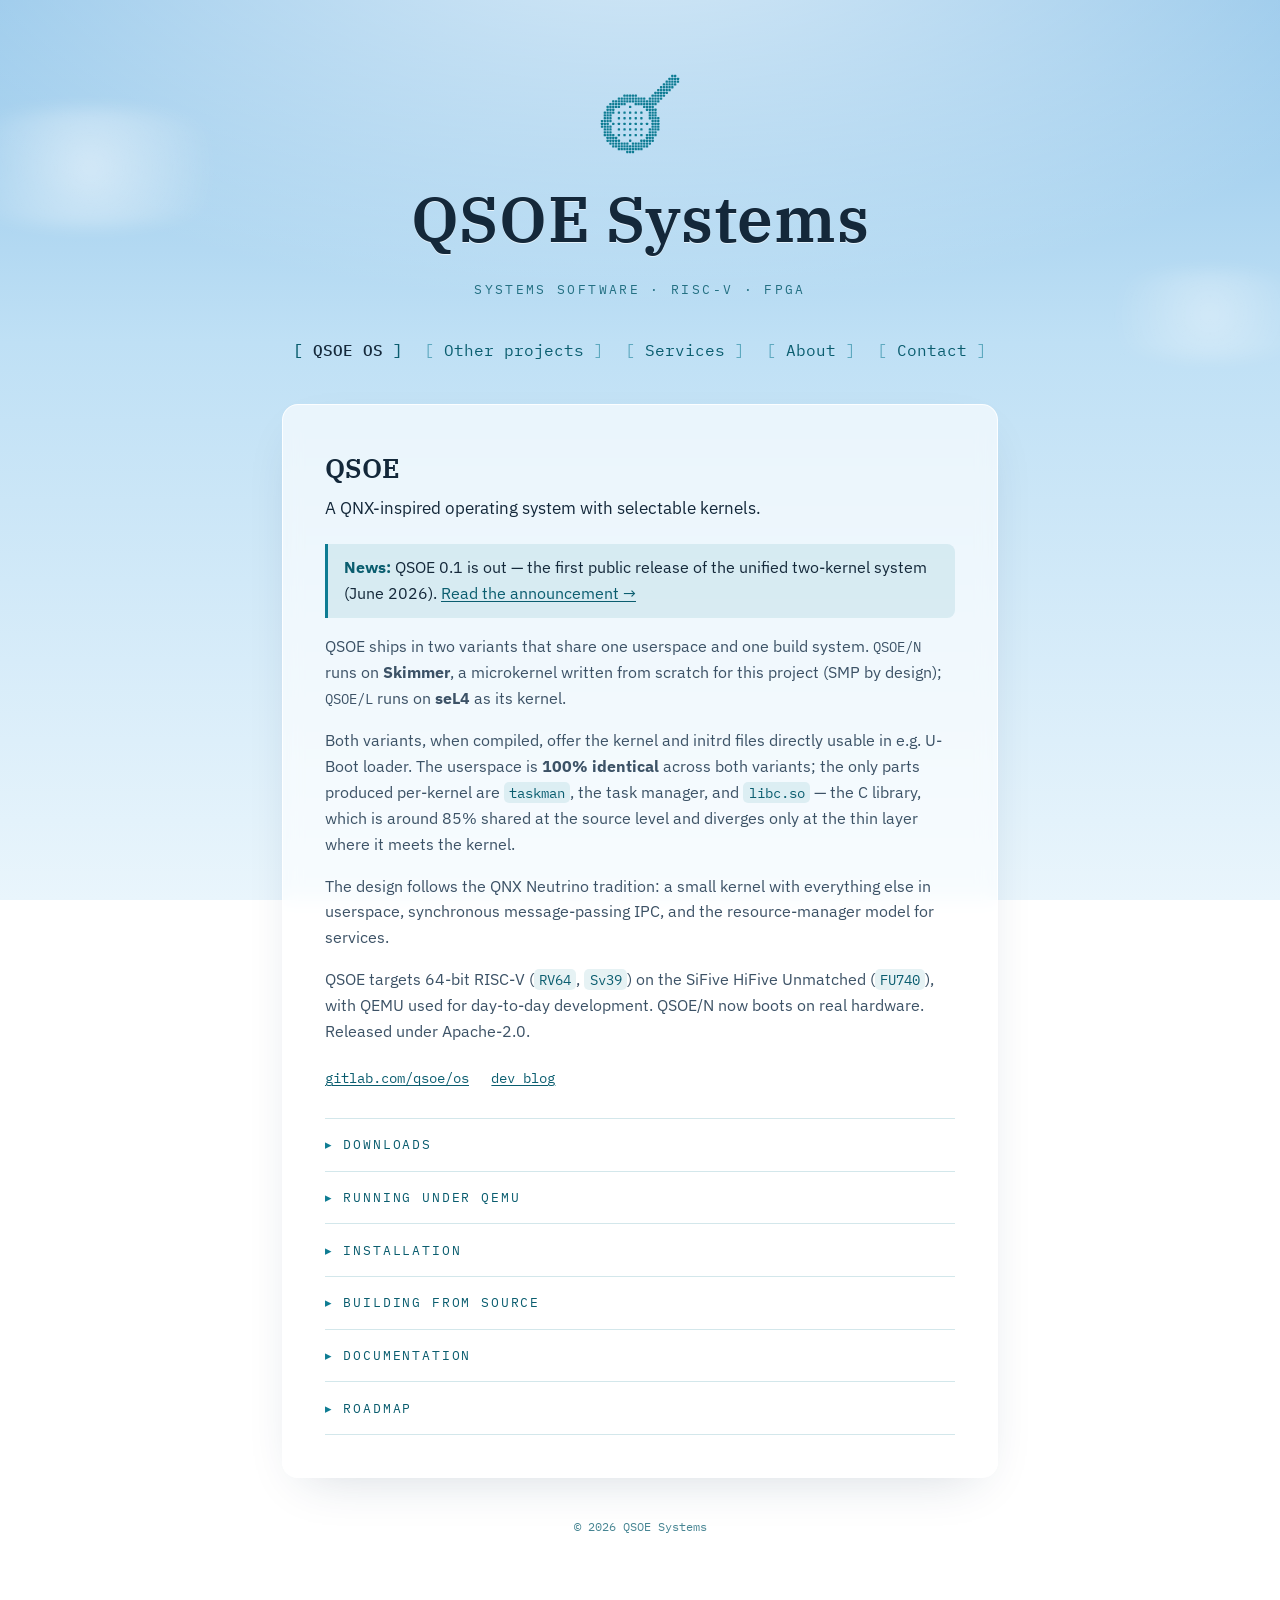
==== index.html @ 633d081e "index.html: flesh out the QSOE panel for the 0.1 release - News: link the 0.1 announcement blog post" ====
<!DOCTYPE html>
<html lang="en">
<head>
  <meta charset="utf-8">
  <meta name="viewport" content="width=device-width, initial-scale=1">
  <title>QSOE Systems</title>
  <meta name="description" content="QSOE Systems — QNX-inspired operating systems, RISC-V systems software, and FPGA work by Yuri Zaporozhets.">
  <link rel="icon" type="image/svg+xml" href="favicon.svg">
  <link rel="preconnect" href="https://fonts.googleapis.com">
  <link rel="preconnect" href="https://fonts.gstatic.com" crossorigin>
  <link href="https://fonts.googleapis.com/css2?family=IBM+Plex+Mono:wght@400;500&family=IBM+Plex+Sans:wght@400;500;600&family=IBM+Plex+Serif:wght@500;600&display=swap" rel="stylesheet">
  <link rel="stylesheet" href="style.css">
  <style>
    .news {
      margin: 0 0 1rem;
      padding: 0.7rem 1rem;
      border-left: 3px solid var(--accent);
      background: var(--code-bg);
      border-radius: 0 8px 8px 0;
      color: var(--ink) !important;
    }
    .news strong { color: var(--accent-deep); }
    .dl-list li { padding: 0.5rem 0; }
    .fold-body ul.tidy { margin: 0.4rem 0 1rem; }
    .folds { margin-top: 1.8rem; }
    .fold { border-top: 1px solid rgba(14, 124, 147, 0.18); }
    .fold:last-child { border-bottom: 1px solid rgba(14, 124, 147, 0.18); }
    .fold > summary {
      list-style: none;
      cursor: pointer;
      font-family: var(--font-mono);
      font-size: 0.82rem;
      letter-spacing: 0.14em;
      text-transform: uppercase;
      color: var(--accent-deep);
      padding: 0.95rem 0;
      display: flex;
      align-items: center;
      gap: 0.6rem;
      user-select: none;
    }
    .fold > summary::-webkit-details-marker { display: none; }
    .fold > summary::before {
      content: "\25B8";
      color: var(--accent);
      display: inline-block;
      transition: transform 0.18s ease;
    }
    .fold[open] > summary::before { transform: rotate(90deg); }
    .fold[open] > summary { color: var(--ink); }
    .fold > summary:hover { color: var(--accent); }
    .fold-body { padding: 0 0 1.05rem 1.45rem; }
    .fold-body p { margin: 0 0 1rem; color: var(--ink-soft); }
    .fold-body p:last-child { margin-bottom: 0; }
    .fold-body h4 {
      margin: 1.4rem 0 0.5rem;
      font-family: var(--font-mono);
      font-size: 0.9rem;
      color: var(--accent-deep);
    }
    .fold-body ol.steps { margin: 0 0 1rem; padding-left: 1.3rem; color: var(--ink-soft); }
    .fold-body ol.steps li { padding: 0.2rem 0; }
    pre.cmd {
      margin: 0.5rem 0 1rem;
      padding: 0.75rem 0.95rem;
      background: var(--code-bg);
      border-left: 3px solid var(--accent);
      border-radius: 0 8px 8px 0;
      font-family: var(--font-mono);
      font-size: 0.82rem;
      line-height: 1.5;
      color: var(--ink);
      overflow-x: auto;
      white-space: pre;
    }
    pre.cmd .c { color: var(--accent-deep); }   /* comment line */
    ul.roadmap { list-style: none; margin: 0.3rem 0 0; padding: 0; }
    ul.roadmap li { padding: 0.34rem 0; color: var(--ink-soft); }
    ul.roadmap li > code { margin-right: 0.15rem; }
    ul.roadmap li.now > code { background: var(--accent); color: #fff; }
    ul.roadmap .tbd { color: var(--accent-deep); font-style: italic; }
    @media (prefers-reduced-motion: reduce) {
      .fold > summary::before { transition: none; }
    }
  </style>
</head>
<body>
  <div class="sky-cloud c1" aria-hidden="true"></div>
  <div class="sky-cloud c2" aria-hidden="true"></div>

  <div class="wrap">
    <header class="site-head">
      <img class="emblem" src="emblem.svg" alt="" aria-hidden="true">
      <h1 class="site-title">QSOE&nbsp;Systems</h1>
      <p class="site-tag">systems software · risc-v · fpga</p>

      <nav class="tabs" role="tablist" aria-label="Sections">
        <a class="tab" id="tab-qsoe"     href="#qsoe"     role="tab" aria-controls="qsoe"     aria-selected="true">QSOE OS</a>
        <a class="tab" id="tab-other"    href="#other"    role="tab" aria-controls="other"    aria-selected="false">Other projects</a>
        <a class="tab" id="tab-services" href="#services" role="tab" aria-controls="services" aria-selected="false">Services</a>
        <a class="tab" id="tab-about"    href="#about"    role="tab" aria-controls="about"    aria-selected="false">About</a>
        <a class="tab" id="tab-contact"  href="#contact"  role="tab" aria-controls="contact"  aria-selected="false">Contact</a>
      </nav>
    </header>

    <main class="panels">

      <!-- QSOE OS -->
      <section class="panel is-active" id="qsoe" role="tabpanel" aria-labelledby="tab-qsoe" tabindex="0">
        <h2>QSOE</h2>
        <p class="lead">A QNX-inspired operating system with selectable kernels.</p>

        <p class="news"><strong>News:</strong> QSOE&nbsp;0.1 is out — the first public release of
           the unified two-kernel system (June&nbsp;2026).
           <a href="https://qsoe-dev.blogspot.com/2026/06/qsoe-project-v01-is-released.html">Read the
           announcement&nbsp;→</a></p>

        <p>QSOE ships in two variants that share one userspace and one build system.
           <span class="mono">QSOE/N</span> runs on <strong>Skimmer</strong>, a microkernel written
           from scratch for this project (SMP by design); <span class="mono">QSOE/L</span> runs on
           <strong>seL4</strong> as its kernel.</p>

        <p>Both variants, when compiled, offer the kernel and initrd files directly usable in
           e.g. U-Boot loader. The userspace is <strong>100% identical</strong> across
           both variants; the only parts produced per-kernel are <code>taskman</code>, the task
           manager, and <code>libc.so</code> — the C library, which is around 85% shared at the source
           level and diverges only at the thin layer where it meets the kernel.</p>

        <p>The design follows the QNX&nbsp;Neutrino tradition: a small kernel with everything else in
           userspace, synchronous message-passing IPC, and the resource-manager model for services.</p>

        <p>QSOE targets 64-bit RISC-V (<code>RV64</code>, <code>Sv39</code>) on the SiFive HiFive
           Unmatched (<code>FU740</code>), with QEMU used for day-to-day development. QSOE/N now boots
           on real hardware. Released under Apache-2.0.</p>

        <div class="meta-row">
          <a href="https://gitlab.com/qsoe/os">gitlab.com/qsoe/os</a>
          <a href="https://qsoe-dev.blogspot.com">dev blog</a>
        </div>

        <div class="folds">
          <details class="fold">
            <summary>Downloads</summary>
            <div class="fold-body">
              <p>QSOE can be built from source or installed from pre-built binaries. Ready-made
                 images for each release are published at
                 <a href="https://github.com/qsoe-dev/dl">github.com/qsoe-dev/dl</a>
                 (current release: <strong>0.1</strong>). The files are:</p>
              <ul class="tidy dl-list">
                <li><a href="https://github.com/qsoe-dev/dl/raw/main/releases/0.1/bin/skimmer.bin"><code>skimmer.bin</code></a>
                    — the Skimmer microkernel: the kernel of the <strong>QSOE/N</strong> variant. A raw
                    binary image, loaded by the bootloader (or QEMU) together with the userspace package below.</li>
                <li><a href="https://github.com/qsoe-dev/dl/raw/main/releases/0.1/bin/modpkg.cpio"><code>modpkg.cpio</code></a>
                    — the module package: the shared QSOE userspace (taskman, <code>init</code>, the C library,
                    the shell, drivers and utilities) as a CPIO archive. <strong>QSOE/N</strong> boots it as an
                    initrd alongside <code>skimmer.bin</code>.</li>
                <li><a href="https://github.com/qsoe-dev/dl/raw/main/releases/0.1/bin/qsoe-l-qemu.elf"><code>qsoe-l-qemu.elf</code></a>
                    — the <strong>QSOE/L</strong> variant (on the seL4 kernel) as a single, self-contained ELF
                    for the QEMU <code>virt</code> machine. It bundles the elfloader, the seL4 kernel, taskman and
                    the userspace together — nothing else is needed to boot.</li>
                <li><a href="https://github.com/qsoe-dev/dl/raw/main/releases/0.1/bin/qsoe-l-sifive.elf"><code>qsoe-l-sifive.elf</code></a>
                    — the same QSOE/L image, built for the SiFive HiFive Unmatched (FU740) board.</li>
                <li><a href="https://github.com/qsoe-dev/dl/raw/main/releases/0.1/bin/mrbml-riscv64.efi"><code>mrbml-riscv64.efi</code></a>
                    — <strong>mr-bml</strong>, QSOE's own bootloader (an EFI application for RISC-V). It
                    can load either variant and drives the boot menu on real hardware.</li>
                <li><a href="https://github.com/qsoe-dev/dl/raw/main/releases/0.1/bin/nvme.img.gz"><code>nvme.img.gz</code></a>
                    — a ready-to-run, self-booting QEMU disk image (GPT). Its EFI partition holds
                    <code>mr-bml</code>, and an on-disk root holds both kernels — so QEMU boots straight to the
                    mr-bml menu, no <code>-kernel</code> needed. The fastest way to see QSOE run; see
                    <strong>Running under QEMU</strong> below.</li>
                <li><a href="https://github.com/qsoe-dev/dl/raw/main/releases/0.1/bin/virtio.img.gz"><code>virtio.img.gz</code></a>
                    — a companion root disk used <em>only</em> when running <strong>QSOE/L</strong> under QEMU
                    (stock seL4 predates the interrupt controller QEMU's NVMe needs, so it mounts its root from a
                    virtio disk instead). Not needed for QSOE/N or for real hardware.</li>
              </ul>
              <p>In short: to <strong>run it in QEMU</strong>, grab <code>nvme.img.gz</code>
                 (plus <code>virtio.img.gz</code> for QSOE/L) and see <strong>Running under QEMU</strong>.
                 To put it on <strong>real hardware</strong>, you need <code>mrbml-riscv64.efi</code>
                 plus the kernels — <strong>QSOE/N</strong> uses <code>skimmer.bin</code> + <code>modpkg.cpio</code>,
                 <strong>QSOE/L</strong> uses one of the <code>qsoe-l-*.elf</code> images — and see
                 <strong>Installation</strong>.</p>
            </div>
          </details>
          <details class="fold">
            <summary>Running under QEMU</summary>
            <div class="fold-body">
              <p>The quickest way to see QSOE run — no hardware, no <code>-kernel</code> juggling. The
                 <code>nvme.img</code> download is a self-booting UEFI disk: QEMU's firmware runs
                 <code>mr-bml</code> from it, and mr-bml's menu starts either variant straight off the disk.</p>
              <h4>You need</h4>
              <ul class="tidy">
                <li><code>qemu-system-riscv64</code> — version <strong>11.0.1 or newer</strong> for QSOE/N
                    (its NVMe needs the AIA interrupt controller).</li>
                <li>edk2 RISC-V UEFI firmware — on Debian/Ubuntu, the <code>qemu-efi-riscv64</code> package.</li>
                <li>The launcher <code><a href="https://gitlab.com/qsoe/os/-/blob/main/host_tools/run-nvme.sh">run-nvme.sh</a></code>
                    from the <a href="https://gitlab.com/qsoe/os">os</a> repository — it wraps the right QEMU
                    machine, firmware and disks for each variant, so you don't have to.</li>
              </ul>
              <h4>Run it</h4>
              <pre class="cmd"><span class="c"># unpack the image(s) — add virtio.img.gz only if you want QSOE/L</span>
gunzip nvme.img.gz virtio.img.gz

<span class="c"># point the launcher at them and pick a variant from its menu</span>
NVME_IMG=./nvme.img VIRTIO_IMG=./virtio.img ./run-nvme.sh</pre>
              <p>Pass <code>n</code> or <code>l</code> to skip the menu (<code>./run-nvme.sh n</code>). The script
                 selects the matching QEMU machine automatically — QSOE/N on the AIA machine with an NVMe root,
                 QSOE/L on the PLIC machine with the virtio root disk. The mr-bml menu and the system console
                 both appear on your terminal; choose a variant and it boots to a <code>login:</code> prompt.
                 Log in as <code>root</code> with password <code>QSOE</code>.</p>
            </div>
          </details>
          <details class="fold">
            <summary>Installation</summary>
            <div class="fold-body">
              <p>Real hardware, real disk. QSOE 0.1 boots on the SiFive HiFive Unmatched (FU740); the SpaceMiT
                 K3 is a future target. This assumes a board already running Linux — you'll be placing files on
                 its existing EFI and boot partitions, so familiarity with the board's firmware is expected.</p>
              <p>The boot model is simple: <strong>mr-bml</strong> lives in the EFI System Partition; it reads
                 its menu and the kernels from an <strong>ext2/3/4</strong> partition; the chosen variant then
                 mounts its own root from a <strong>fs-qrv</strong> partition.</p>
              <h4>Steps</h4>
              <ol class="steps">
                <li>Copy <code>mrbml-riscv64.efi</code> into your ESP as
                    <code>EFI/BOOT/BOOTRISCV64.EFI</code> (the UEFI removable-media path), or register it with
                    <code>efibootmgr</code> as a boot entry.</li>
                <li>On your boot/root filesystem, create <code>/boot/qsoe/</code> and copy the kernels there:
                    <code>skimmer.bin</code> + <code>modpkg.cpio</code> for QSOE/N,
                    <code>qsoe-l-sifive.elf</code> for QSOE/L.</li>
                <li>Create <code>/boot/mr-bml/mr-bml.cfg</code> with one entry per variant — for example:</li>
              </ol>
              <pre class="cmd"><span class="c"># /boot/mr-bml/mr-bml.cfg  — adjust the mainfs= partition to your disk</span>
menuentry 'QSOE/N (Skimmer)' {
    kernel /boot/qsoe/skimmer.bin mainfs=/dev/nvme0n1p8
    modpkg /boot/qsoe/modpkg.cpio
}
menuentry 'QSOE/L (seL4)' {
    kernel /boot/qsoe/qsoe-l-sifive.elf mainfs=/dev/nvme0n1p8
}</pre>
              <p>The <code>mainfs=</code> device names the partition holding the QSOE root filesystem (fs-qrv) —
                 set it to whichever partition you've devoted to QSOE on your board. On real hardware there is
                 no QEMU virtio split: <em>both</em> variants drive the NVMe disk directly.</p>
            </div>
          </details>
          <details class="fold">
            <summary>Building from source</summary>
            <div class="fold-body">
              <p>QSOE is built with a <code>riscv64-linux-gnu-</code> cross toolchain (rv64gc) and a stock
                 <code>make</code>; QEMU is handy for testing. The umbrella repository orchestrates the build and
                 pulls in the component repositories that match its release tag.</p>
              <pre class="cmd">git clone https://gitlab.com/qsoe/os
cd os
make prepare   <span class="c"># fetch the components for this tag (see component.list)</span>
make           <span class="c"># build both variants: QSOE/N, then QSOE/L</span>
make dist      <span class="c"># optional: the QEMU disk images (nvme.img.gz, virtio.img.gz)</span></pre>
              <p>QSOE/L additionally shallow-clones the seL4 kernel during <code>make prepare</code>. The build
                 produces exactly the files on the Downloads list. The whole tree is Apache-2.0; the source
                 lives under <a href="https://gitlab.com/qsoe">gitlab.com/qsoe</a>.</p>
            </div>
          </details>
          <details class="fold">
            <summary>Documentation</summary>
            <div class="fold-body">
              <p>The QSOE manuals, published as PDF alongside the releases:</p>
              <ul class="tidy">
                <li><a href="https://github.com/qsoe-dev/doc/raw/main/Design.pdf"><code>Design.pdf</code></a>
                    — the architecture: the two-kernel model, taskman, the IPC and resource-manager design.</li>
                <li><a href="https://github.com/qsoe-dev/doc/raw/main/UserGuide.pdf"><code>UserGuide.pdf</code></a>
                    — installation, the shell, the basic commands, the text editor and the utilities.</li>
                <li><a href="https://github.com/qsoe-dev/doc/raw/main/ProgrammingBook.pdf"><code>ProgrammingBook.pdf</code></a>
                    — programming for QSOE, including the <strong>Resource Server Framework</strong> chapter.</li>
                <li><a href="https://github.com/qsoe-dev/doc/raw/main/AppPortingGuide.pdf"><code>AppPortingGuide.pdf</code></a>
                    — porting Unix (and QNX) software to QSOE: what to account for — no <code>fork()</code>,
                    no <code>brk()</code>, <code>select()</code> via <code>poll()</code>, and the rest.</li>
              </ul>
            </div>
          </details>
          <details class="fold">
            <summary>Roadmap</summary>
            <div class="fold-body">
              <p>It is often said that the Linux kernel has no roadmap. QSOE does — the ten releases
                 that carry it from today's <strong>0.1</strong> to the unified <strong>1.0</strong> are
                 mapped out. A working plan, not a contract: milestones may shift as the work reveals
                 what's really next.</p>
              <ul class="roadmap">
                <li class="now"><code>0.1</code> — <strong>First public release.</strong> Two-kernel
                    foundation, shared userspace, read-only <code>fs-qrv</code> at <code>/usr</code>,
                    interactive getty + login, sources opened. <em>(current)</em></li>
                <li><code>0.2</code> — Text-mode console on the GK208 ("Kepler"): a watchable on-device
                    display, so the real-time audio work can be seen on hardware, not just over serial.</li>
                <li><code>0.3</code> — First writable filesystem: qrvfs gains file create/unlink,
                    <code>O_CREAT</code>/<code>O_TRUNC</code>, <code>realpath</code> and symlink resolution.</li>
                <li><code>0.4</code> — The canonical dual-panel file manager: QSOE's flagship application,
                    exercising the writable filesystem and the userspace end to end.</li>
                <li><code>0.5</code> — First <code>deva-hdmi</code> audio device, with the priority /
                    interrupt / scheduling groundwork the hard-real-time path needs.</li>
                <li><code>0.6</code> — Comprehensive conformance suites, and the audio real-time package
                    (up to N hard-real-time tasks on an N-CPU system).</li>
                <li><code>0.7</code> — <span class="tbd">to be defined</span> nearer the time.</li>
                <li><code>0.8</code> — Second hardware target (SpaceMiT K3, RVA23-class) and the AIA
                    interrupt architecture (IMSIC/APLIC), so MSI/MSI-X works uniformly across boards.</li>
                <li><code>0.9</code> — QNX-libc compatibility push: recompile and run a target set of
                    QNX-source utilities, closing the remaining libc gaps.</li>
                <li><code>1.0</code> — First stable release: API comparable to QNX 6.x; intended
                    for porting QNX userland software (<code>fork</code> → <code>posix_spawn</code>).</li>
              </ul>
            </div>
          </details>
        </div>
      </section>

      <!-- OTHER PROJECTS -->
      <section class="panel" id="other" role="tabpanel" aria-labelledby="tab-other" tabindex="0">
        <h2>Other projects</h2>
        <p class="lead">Earlier and adjacent work.</p>
        <ul class="project-list">
          <li><a class="name" href="https://gitlab.com/gatemate/pc">GateMate PC</a>
              <span class="desc">— a personal computer built on the Cologne&nbsp;Chip GateMate FPGA.</span></li>
          <li><a class="name" href="https://gitlab.com/gatemate/s359">GateMate System/359</a>
              <span class="desc">— an IBM&nbsp;S/360-inspired FPGA implementation of a computing system, with I/O channels and a powerful macroassembler.</span></li>
          <li><a class="name" href="qrv.html">QRV</a>
              <span class="desc">— a QNX port to RISC-V (historical); fed hardware bring-up lessons into QSOE/N.</span></li>
        </ul>
      </section>

      <!-- SERVICES -->
      <section class="panel" id="services" role="tabpanel" aria-labelledby="tab-services" tabindex="0">
        <h2>Services</h2>
        <p class="lead">Consulting and development in low-level and systems software.</p>
        <ul class="tidy">
          <li>Microkernel-based operating systems</li>
          <li>System libraries and low-level runtime</li>
          <li>Virtualization for real-time applications</li>
          <li>RISC-V systems bring-up</li>
          <li>AI-assisted development for FPGAs</li>
        </ul>
        <p style="margin-top:1.4rem;">Engagements range from focused bring-up work to longer-term
           architecture and implementation. Get in touch to discuss scope.</p>
      </section>

      <!-- ABOUT -->
      <section class="panel" id="about" role="tabpanel" aria-labelledby="tab-about" tabindex="0">
        <h2>About</h2>
        <p>QSOE Systems is the independent practice of <strong>Yuri Zaporozhets</strong>, a systems
           software developer with 25+ years of experience building low-level software — kernels,
           operating systems, runtimes, and the hardware bring-up underneath them.</p>
      </section>

      <!-- CONTACT -->
      <section class="panel" id="contact" role="tabpanel" aria-labelledby="tab-contact" tabindex="0">
        <h2>Contact</h2>
        <p class="lead">Email is the best way to reach me.</p>
        <p class="contact-mail"><a href="mailto:yuriz@qsoe.net">yuriz@qsoe.net</a></p>
        <div class="meta-row">
          <a href="https://gitlab.com/qsoe">GitLab</a>
          <a href="https://github.com/qsoe-dev">GitHub</a>
          <a href="https://qsoe-dev.blogspot.com">Blog 1</a>
          <a href="https://r-tty.blogspot.com">Blog 2</a>
        </div>
      </section>

    </main>

    <footer>© <span id="year">2026</span> QSOE Systems</footer>
  </div>

  <script>
    (function () {
      var body = document.body;
      body.classList.add('js');

      var tabs = Array.prototype.slice.call(document.querySelectorAll('.tab'));
      var panels = Array.prototype.slice.call(document.querySelectorAll('.panel'));

      function activate(id, focusPanel) {
        tabs.forEach(function (t) {
          t.setAttribute('aria-selected', t.getAttribute('aria-controls') === id ? 'true' : 'false');
        });
        panels.forEach(function (p) {
          var on = p.id === id;
          p.classList.toggle('is-active', on);
          if (on && focusPanel) p.focus();
        });
      }

      tabs.forEach(function (tab, i) {
        tab.addEventListener('click', function (e) {
          e.preventDefault();
          var id = tab.getAttribute('aria-controls');
          activate(id, false);
          history.replaceState(null, '', '#' + id);
        });
        // left/right arrow navigation across the tablist
        tab.addEventListener('keydown', function (e) {
          var next;
          if (e.key === 'ArrowRight') next = tabs[(i + 1) % tabs.length];
          else if (e.key === 'ArrowLeft') next = tabs[(i - 1 + tabs.length) % tabs.length];
          if (next) {
            e.preventDefault();
            next.focus();
            activate(next.getAttribute('aria-controls'), false);
            history.replaceState(null, '', '#' + next.getAttribute('aria-controls'));
          }
        });
      });

      // deep-link support: open the section named in the URL hash
      var initial = (location.hash || '').replace('#', '');
      if (initial && document.getElementById(initial)) {
        activate(initial, false);
      }

      document.getElementById('year').textContent = new Date().getFullYear();
    })();
  </script>
</body>
</html>
---- style.css ----
/* QSOE Systems — shared styles */

:root {
  --sky-top:   #93c6ea;
  --sky-mid:   #bfe0f5;
  --sky-bot:   #e9f5fc;
  --ink:       #14283a;
  --ink-soft:  #3c5266;
  --accent:    #0e7c93;
  --accent-deep: #0a5d6f;
  --panel:     rgba(255, 255, 255, 0.64);
  --panel-edge: rgba(255, 255, 255, 0.85);
  --shadow:    rgba(18, 52, 82, 0.20);
  --code-bg:   rgba(14, 124, 147, 0.10);

  --font-display: "IBM Plex Serif", Georgia, "Times New Roman", serif;
  --font-body:    "IBM Plex Sans", -apple-system, "Segoe UI", Helvetica, sans-serif;
  --font-mono:    "IBM Plex Mono", "SFMono-Regular", Menlo, Consolas, monospace;
}

* { box-sizing: border-box; }

html { -webkit-text-size-adjust: 100%; }

body {
  margin: 0;
  min-height: 100vh;
  font-family: var(--font-body);
  color: var(--ink);
  line-height: 1.62;
  background:
    radial-gradient(120% 80% at 50% -10%, rgba(255,255,255,0.65), rgba(255,255,255,0) 55%),
    linear-gradient(180deg, var(--sky-top) 0%, var(--sky-mid) 38%, var(--sky-bot) 100%);
  background-attachment: fixed;
  position: relative;
  overflow-x: hidden;
}

/* soft drifting clouds — decorative, very subtle */
.sky-cloud {
  position: fixed;
  border-radius: 50%;
  background: radial-gradient(circle, rgba(255,255,255,0.85), rgba(255,255,255,0) 70%);
  filter: blur(8px);
  pointer-events: none;
  z-index: 0;
}
.sky-cloud.c1 { width: 340px; height: 120px; top: 12%; left: -80px; opacity: 0.55;
  animation: drift1 90s linear infinite; }
.sky-cloud.c2 { width: 260px; height: 90px;  top: 30%; right: -60px; opacity: 0.40;
  animation: drift2 120s linear infinite; }
@keyframes drift1 { from { transform: translateX(0); } to { transform: translateX(60vw); } }
@keyframes drift2 { from { transform: translateX(0); } to { transform: translateX(-50vw); } }

.wrap {
  position: relative;
  z-index: 1;
  max-width: 760px;
  margin: 0 auto;
  padding: clamp(2.2rem, 6vw, 4.5rem) 1.4rem 4rem;
}

/* ---- header ---- */
.site-head { text-align: center; }
.emblem {
  display: block;
  width: clamp(64px, 14vw, 84px);
  height: auto;
  margin: 0 auto 0.7rem;
}
.site-title {
  font-family: var(--font-display);
  font-weight: 600;
  font-size: clamp(2.6rem, 8vw, 4rem);
  letter-spacing: 0.01em;
  margin: 0;
  color: var(--ink);
  text-shadow: 0 1px 0 rgba(255,255,255,0.6);
}
.site-title a { color: inherit; text-decoration: none; }
.site-tag {
  font-family: var(--font-mono);
  font-size: 0.82rem;
  letter-spacing: 0.18em;
  text-transform: uppercase;
  color: var(--accent-deep);
  margin: 0.5rem 0 0;
  opacity: 0.85;
}

/* ---- tab nav ---- */
.tabs {
  display: flex;
  flex-wrap: wrap;
  justify-content: center;
  gap: 0.4rem 0.9rem;
  margin: 2rem 0 0;
  padding: 0;
}
.tab {
  font-family: var(--font-mono);
  font-size: 0.98rem;
  color: var(--accent-deep);
  text-decoration: none;
  padding: 0.35rem 0.2rem;
  border: 0;
  background: none;
  cursor: pointer;
  transition: color 0.15s ease, transform 0.15s ease;
}
.tab::before { content: "[ "; color: var(--accent); opacity: 0.55; }
.tab::after  { content: " ]"; color: var(--accent); opacity: 0.55; }
.tab:hover { color: var(--accent); transform: translateY(-1px); }
.tab:hover::before, .tab:hover::after { opacity: 1; }
.tab[aria-selected="true"] {
  color: var(--ink);
  font-weight: 500;
}
.tab[aria-selected="true"]::before,
.tab[aria-selected="true"]::after { opacity: 1; color: var(--accent-deep); }

/* ---- panel ---- */
.panels { margin-top: 2.2rem; }
.panel {
  background: var(--panel);
  border: 1px solid var(--panel-edge);
  border-radius: 16px;
  padding: clamp(1.5rem, 4vw, 2.6rem);
  box-shadow: 0 18px 50px -22px var(--shadow);
  -webkit-backdrop-filter: blur(9px);
  backdrop-filter: blur(9px);
}
/* progressive enhancement: only hide panels once JS is active */
body.js .panel { display: none; }
body.js .panel.is-active { display: block; animation: panelIn 0.4s ease both; }
@keyframes panelIn {
  from { opacity: 0; transform: translateY(8px); }
  to   { opacity: 1; transform: none; }
}

.panel h2 {
  font-family: var(--font-display);
  font-weight: 600;
  font-size: 1.7rem;
  margin: 0 0 0.2rem;
}
.panel .lead {
  font-size: 1.08rem;
  color: var(--ink);
  margin: 0.2rem 0 1.4rem;
}
.panel h3 {
  font-family: var(--font-mono);
  font-size: 0.82rem;
  letter-spacing: 0.14em;
  text-transform: uppercase;
  color: var(--accent-deep);
  margin: 2rem 0 0.8rem;
  border-top: 1px solid rgba(14,124,147,0.18);
  padding-top: 1.3rem;
}
.panel p { margin: 0 0 1rem; color: var(--ink-soft); }
.panel a { color: var(--accent-deep); text-decoration: underline; text-underline-offset: 2px; }
.panel a:hover { color: var(--accent); }

code, .mono { font-family: var(--font-mono); font-size: 0.9em; }
.panel code {
  background: var(--code-bg);
  color: var(--accent-deep);
  padding: 0.08em 0.36em;
  border-radius: 5px;
}

ul.tidy { list-style: none; margin: 0; padding: 0; }
ul.tidy li { padding: 0.32rem 0; color: var(--ink-soft); }
ul.tidy li::before { content: "› "; color: var(--accent); font-family: var(--font-mono); }

.project-list { list-style: none; margin: 0; padding: 0; }
.project-list li { padding: 0.4rem 0; }
.project-list .name { font-family: var(--font-mono); font-weight: 500; }
.project-list .desc { color: var(--ink-soft); }

.meta-row {
  display: flex; flex-wrap: wrap; gap: 0.5rem 1.4rem;
  font-family: var(--font-mono); font-size: 0.85rem;
  color: var(--accent-deep); margin-top: 1.4rem;
}

.contact-mail {
  font-family: var(--font-mono);
  font-size: 1.15rem;
}

footer {
  text-align: center;
  margin-top: 2.4rem;
  font-family: var(--font-mono);
  font-size: 0.78rem;
  color: var(--accent-deep);
  opacity: 0.75;
}

/* ---- sub-pages ---- */
.subpage .panel { display: block; }
.back-link {
  display: inline-block;
  font-family: var(--font-mono);
  font-size: 0.9rem;
  margin-top: 1.6rem;
  color: var(--accent-deep);
  text-decoration: none;
}
.back-link::before { content: "‹ "; }
.back-link:hover { color: var(--accent); }

@media (prefers-reduced-motion: reduce) {
  .sky-cloud { animation: none; }
  body.js .panel.is-active { animation: none; }
  .tab { transition: none; }
}
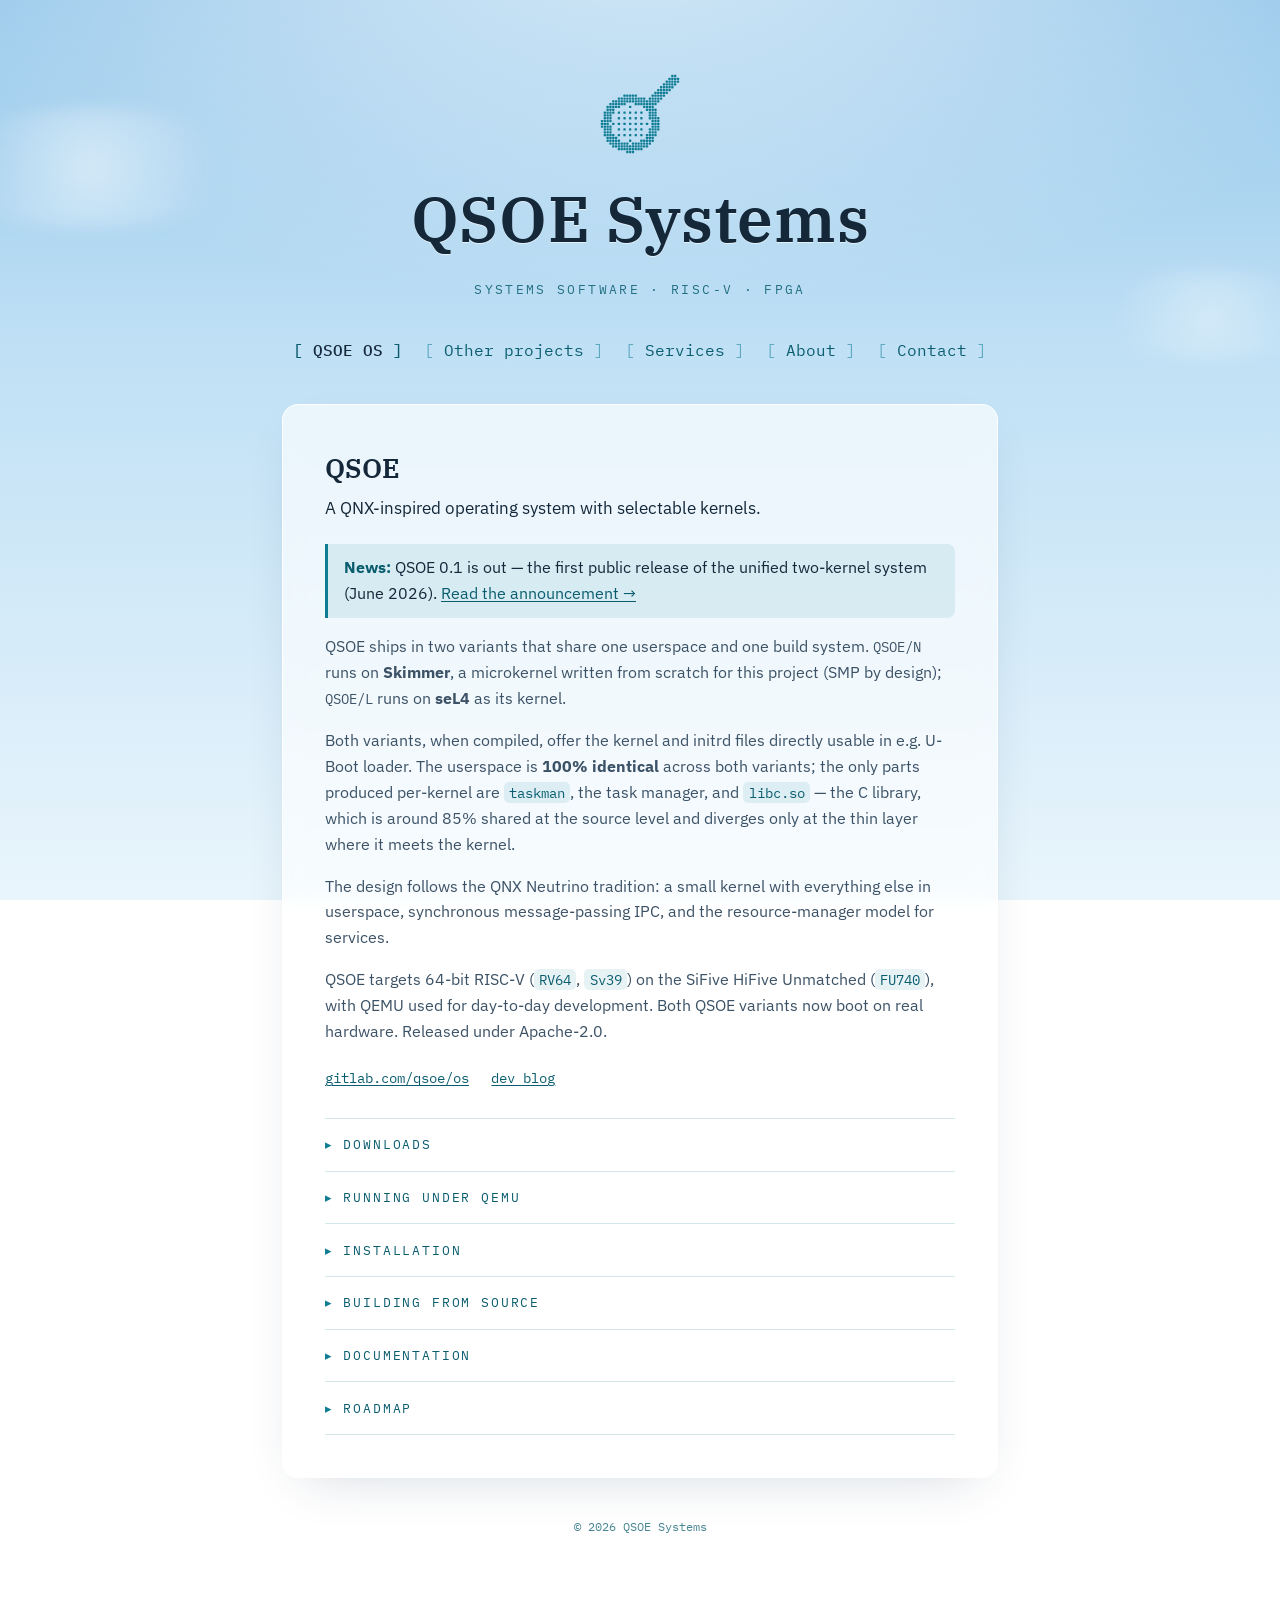
==== commit b770b322: "Both QSOE variants now boot on FU740. Signed-off-by: Yuri Zaporozhets <yuriz@qsoe.net>" ====
--- a/index.html
+++ b/index.html
@@ -130,8 +130,8 @@
            userspace, synchronous message-passing IPC, and the resource-manager model for services.</p>
 
         <p>QSOE targets 64-bit RISC-V (<code>RV64</code>, <code>Sv39</code>) on the SiFive HiFive
-           Unmatched (<code>FU740</code>), with QEMU used for day-to-day development. QSOE/N now boots
-           on real hardware. Released under Apache-2.0.</p>
+           Unmatched (<code>FU740</code>), with QEMU used for day-to-day development. Both QSOE variants
+           now boot on real hardware. Released under Apache-2.0.</p>
 
         <div class="meta-row">
           <a href="https://gitlab.com/qsoe/os">gitlab.com/qsoe/os</a>
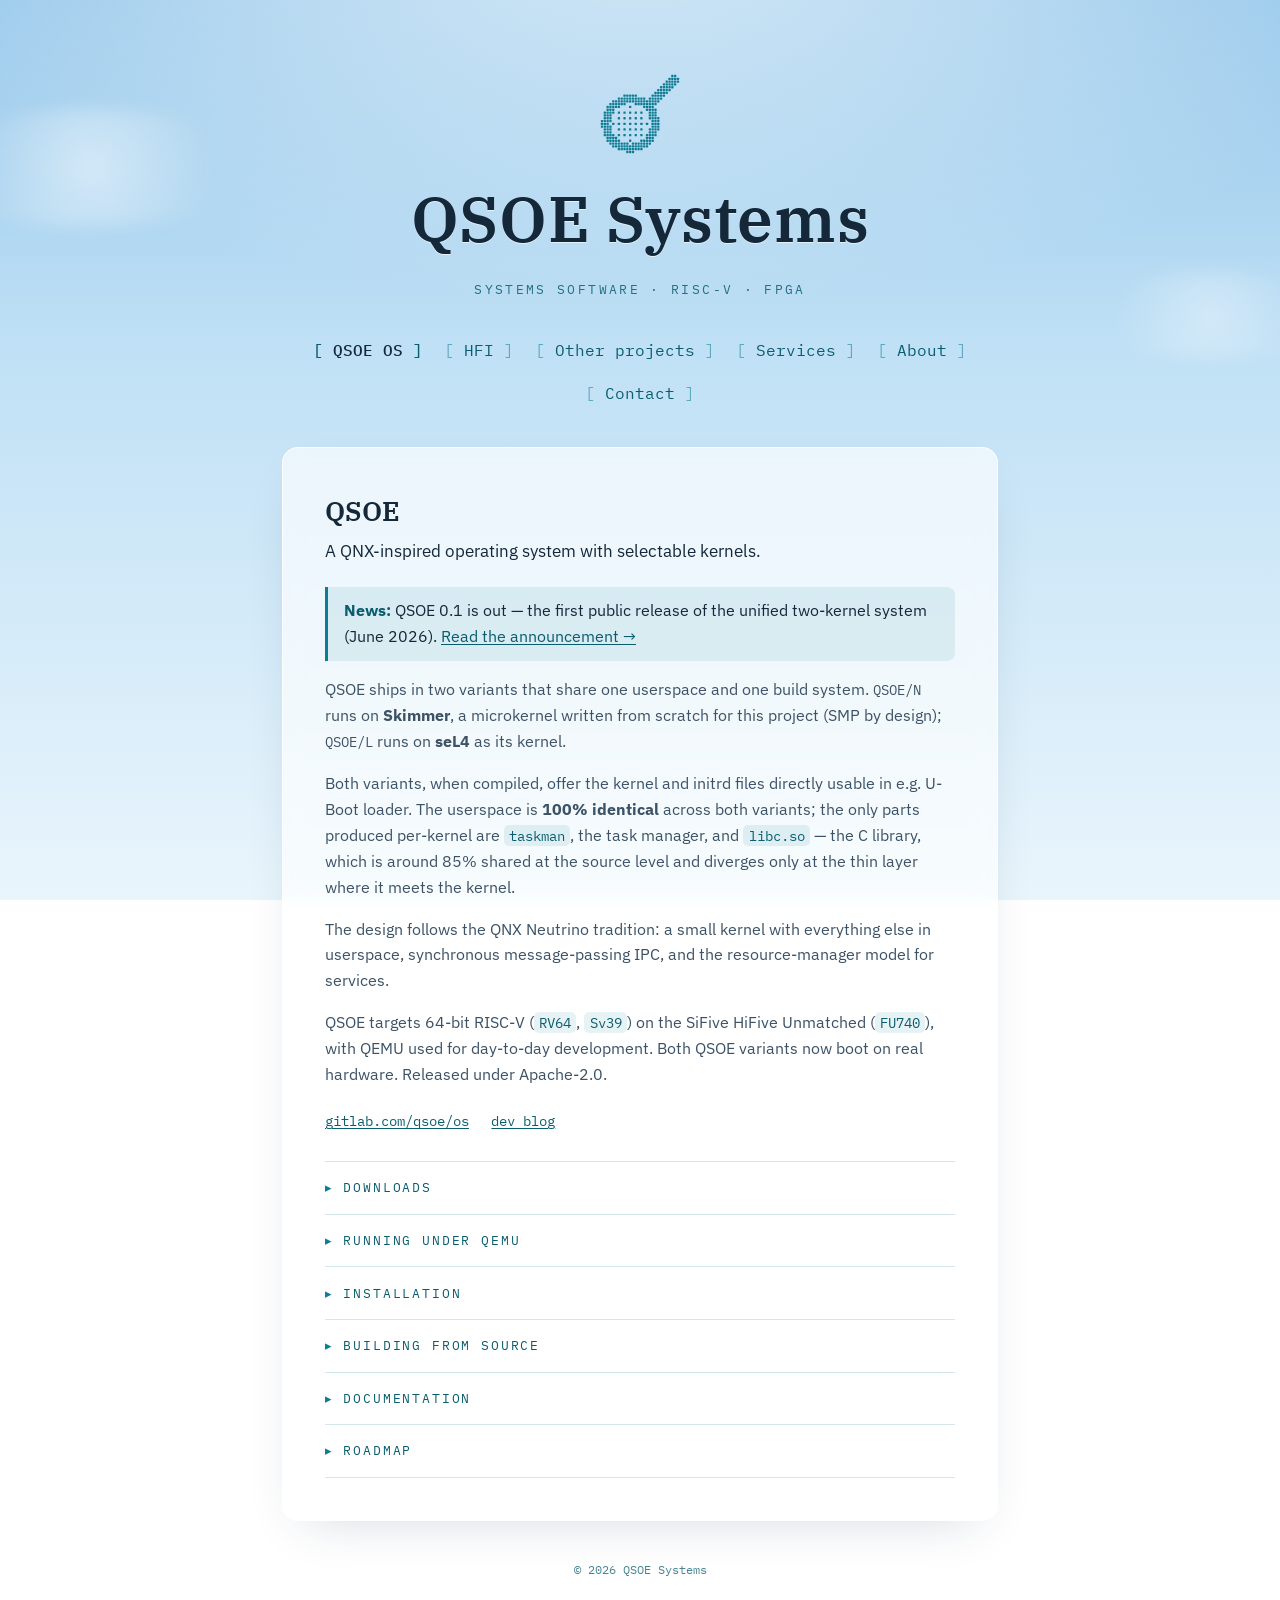
==== commit ed55bc1b: "site: added HFI subdirectry, with the first version of the description Signed-off-by: Yuri Zaporozhe" ====
--- a/index.html
+++ b/index.html
@@ -96,6 +96,7 @@
 
       <nav class="tabs" role="tablist" aria-label="Sections">
         <a class="tab" id="tab-qsoe"     href="#qsoe"     role="tab" aria-controls="qsoe"     aria-selected="true">QSOE OS</a>
+        <a class="tab" href="hfi/index.html">HFI</a>
         <a class="tab" id="tab-other"    href="#other"    role="tab" aria-controls="other"    aria-selected="false">Other projects</a>
         <a class="tab" id="tab-services" href="#services" role="tab" aria-controls="services" aria-selected="false">Services</a>
         <a class="tab" id="tab-about"    href="#about"    role="tab" aria-controls="about"    aria-selected="false">About</a>
@@ -368,7 +369,7 @@
       var body = document.body;
       body.classList.add('js');
 
-      var tabs = Array.prototype.slice.call(document.querySelectorAll('.tab'));
+      var tabs = Array.prototype.slice.call(document.querySelectorAll('.tab[aria-controls]'));
       var panels = Array.prototype.slice.call(document.querySelectorAll('.panel'));
 
       function activate(id, focusPanel) {
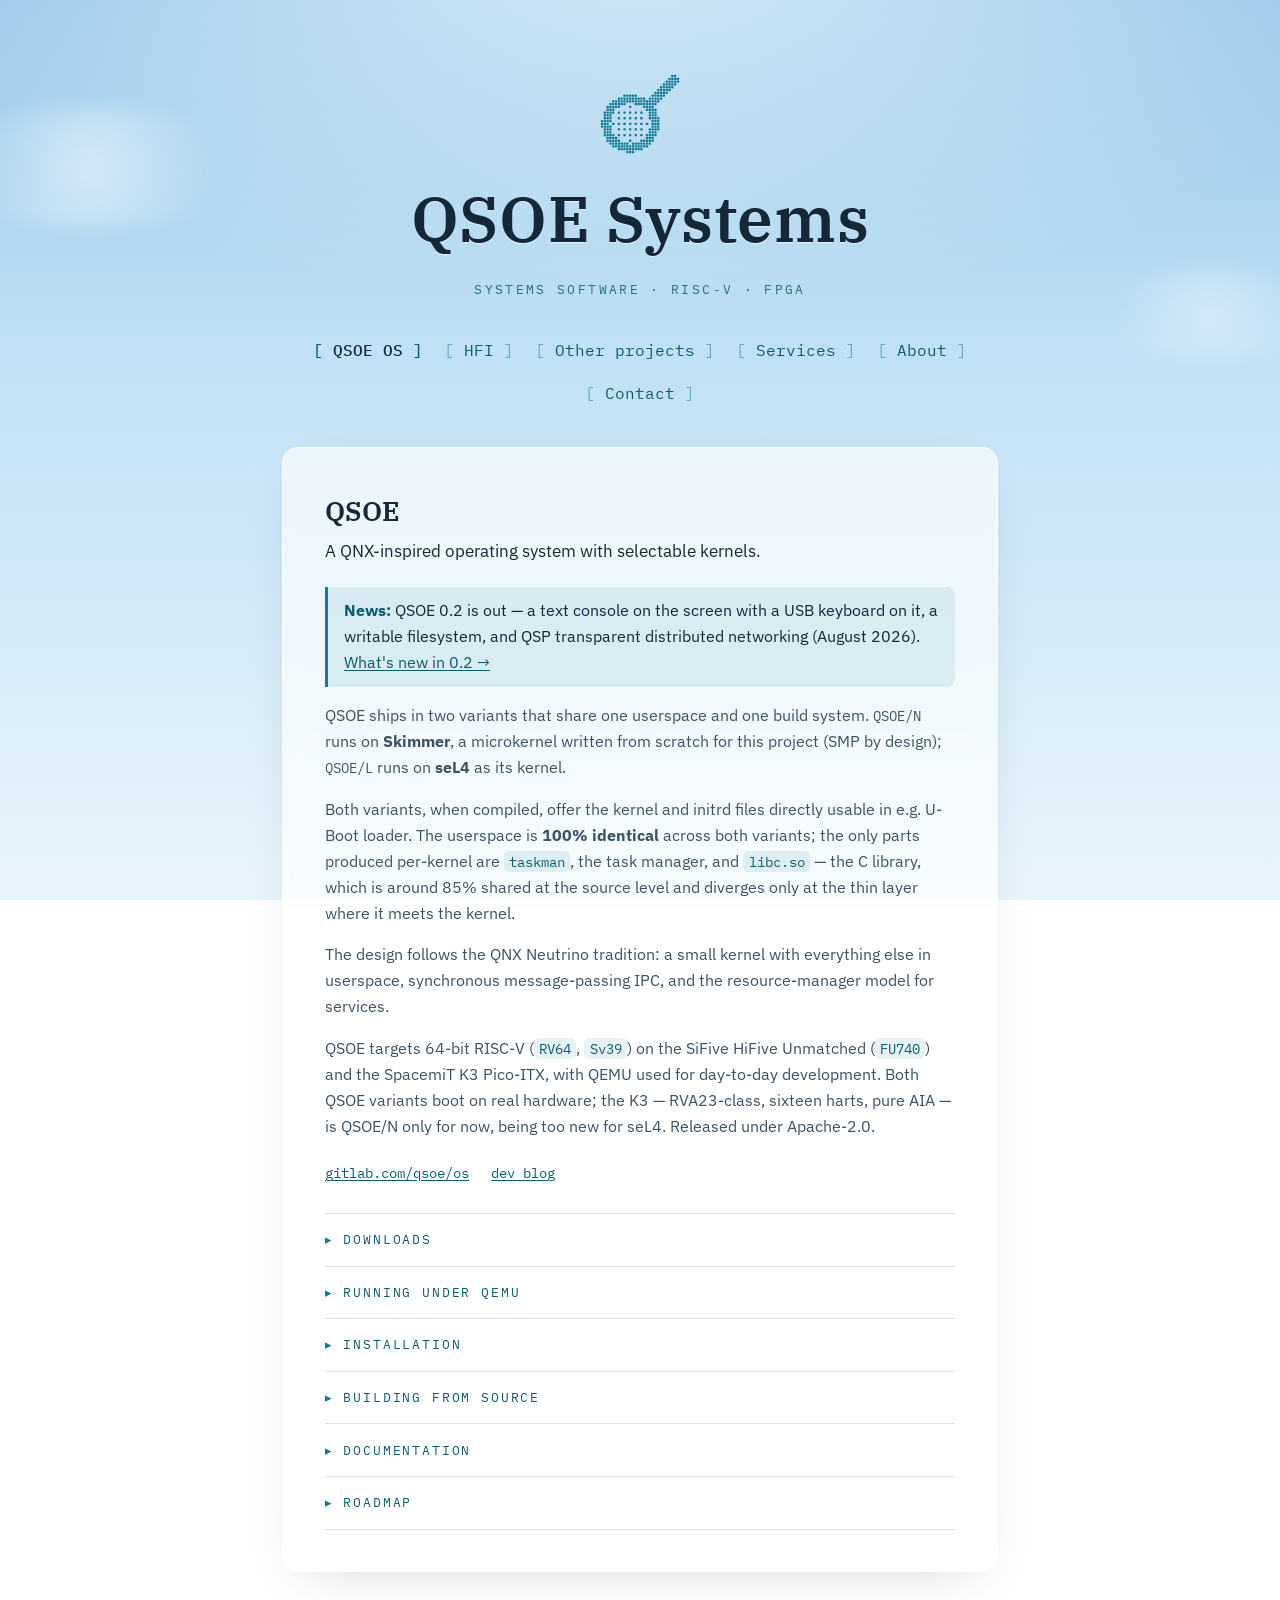
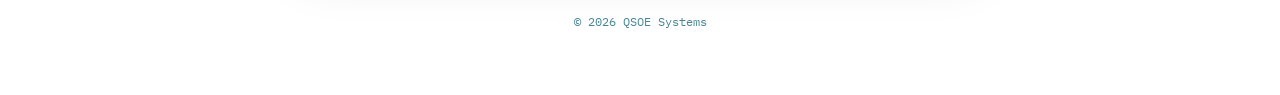
==== commit dc08ad93: "QSOE 0.2 release: a separate release page + index.html updated Signed-off-by: Yuri Zaporozhets <yuri" ====
--- a/index.html
+++ b/index.html
@@ -111,10 +111,10 @@
         <h2>QSOE</h2>
         <p class="lead">A QNX-inspired operating system with selectable kernels.</p>
 
-        <p class="news"><strong>News:</strong> QSOE&nbsp;0.1 is out — the first public release of
-           the unified two-kernel system (June&nbsp;2026).
-           <a href="https://qsoe-dev.blogspot.com/2026/06/qsoe-project-v01-is-released.html">Read the
-           announcement&nbsp;→</a></p>
+        <p class="news"><strong>News:</strong> QSOE&nbsp;0.2 is out — a text console on the screen
+           with a USB keyboard on it, a writable filesystem, and QSP transparent distributed
+           networking (August&nbsp;2026).
+           <a href="qsoe_0.2.html">What&#39;s new in&nbsp;0.2&nbsp;→</a></p>
 
         <p>QSOE ships in two variants that share one userspace and one build system.
            <span class="mono">QSOE/N</span> runs on <strong>Skimmer</strong>, a microkernel written
@@ -131,8 +131,9 @@
            userspace, synchronous message-passing IPC, and the resource-manager model for services.</p>
 
         <p>QSOE targets 64-bit RISC-V (<code>RV64</code>, <code>Sv39</code>) on the SiFive HiFive
-           Unmatched (<code>FU740</code>), with QEMU used for day-to-day development. Both QSOE variants
-           now boot on real hardware. Released under Apache-2.0.</p>
+           Unmatched (<code>FU740</code>) and the SpacemiT K3 Pico-ITX, with QEMU used for day-to-day
+           development. Both QSOE variants boot on real hardware; the K3 — RVA23-class, sixteen harts,
+           pure AIA — is QSOE/N only for now, being too new for seL4. Released under Apache-2.0.</p>
 
         <div class="meta-row">
           <a href="https://gitlab.com/qsoe/os">gitlab.com/qsoe/os</a>
@@ -146,30 +147,41 @@
               <p>QSOE can be built from source or installed from pre-built binaries. Ready-made
                  images for each release are published at
                  <a href="https://github.com/qsoe-dev/dl">github.com/qsoe-dev/dl</a>
-                 (current release: <strong>0.1</strong>). The files are:</p>
+                 (current release: <strong>0.2</strong>). The files are:</p>
               <ul class="tidy dl-list">
-                <li><a href="https://github.com/qsoe-dev/dl/raw/main/releases/0.1/bin/skimmer.bin"><code>skimmer.bin</code></a>
-                    — the Skimmer microkernel: the kernel of the <strong>QSOE/N</strong> variant. A raw
-                    binary image, loaded by the bootloader (or QEMU) together with the userspace package below.</li>
-                <li><a href="https://github.com/qsoe-dev/dl/raw/main/releases/0.1/bin/modpkg.cpio"><code>modpkg.cpio</code></a>
+                <li><strong>The Skimmer microkernel</strong> — the kernel of the <strong>QSOE/N</strong>
+                    variant. A raw binary image, loaded by the bootloader (or QEMU) together with the userspace
+                    package below. Skimmer is linked once per board, so take the one for yours:
+                    <a href="https://github.com/qsoe-dev/dl/raw/main/releases/0.2/bin/skimmer-sifive.bin"><code>skimmer-sifive.bin</code></a> (HiFive
+                    Unmatched), <a href="https://github.com/qsoe-dev/dl/raw/main/releases/0.2/bin/skimmer-k3.bin"><code>skimmer-k3.bin</code></a>
+                    (SpacemiT K3), or <a href="https://github.com/qsoe-dev/dl/raw/main/releases/0.2/bin/skimmer-qemu.bin"><code>skimmer-qemu.bin</code></a>
+                    (QEMU <code>virt</code>). What the board decides is the load address; the platform
+                    itself is read from the device tree at run time. So the QEMU and Unmatched images are
+                    byte-for-byte identical — either name gets you the same kernel — while the K3, whose
+                    DRAM starts at 4&nbsp;GiB, is linked for its own address and its image is its own.
+                    Take the K3's across that line, in either direction, and the machine loads a kernel
+                    and then does nothing recognizable.</li>
+                <li><a href="https://github.com/qsoe-dev/dl/raw/main/releases/0.2/bin/modpkg.cpio"><code>modpkg.cpio</code></a>
                     — the module package: the shared QSOE userspace (taskman, <code>init</code>, the C library,
-                    the shell, drivers and utilities) as a CPIO archive. <strong>QSOE/N</strong> boots it as an
-                    initrd alongside <code>skimmer.bin</code>.</li>
-                <li><a href="https://github.com/qsoe-dev/dl/raw/main/releases/0.1/bin/qsoe-l-qemu.elf"><code>qsoe-l-qemu.elf</code></a>
+                    the shell, the file manager, drivers and utilities) as a CPIO archive. One archive for every
+                    board and both variants. <strong>QSOE/N</strong> boots it as an initrd alongside
+                    <code>skimmer-&lt;board&gt;.bin</code>.</li>
+                <li><a href="https://github.com/qsoe-dev/dl/raw/main/releases/0.2/bin/qsoe-l-qemu.elf"><code>qsoe-l-qemu.elf</code></a>
                     — the <strong>QSOE/L</strong> variant (on the seL4 kernel) as a single, self-contained ELF
                     for the QEMU <code>virt</code> machine. It bundles the elfloader, the seL4 kernel, taskman and
                     the userspace together — nothing else is needed to boot.</li>
-                <li><a href="https://github.com/qsoe-dev/dl/raw/main/releases/0.1/bin/qsoe-l-sifive.elf"><code>qsoe-l-sifive.elf</code></a>
-                    — the same QSOE/L image, built for the SiFive HiFive Unmatched (FU740) board.</li>
-                <li><a href="https://github.com/qsoe-dev/dl/raw/main/releases/0.1/bin/mrbml-riscv64.efi"><code>mrbml-riscv64.efi</code></a>
+                <li><a href="https://github.com/qsoe-dev/dl/raw/main/releases/0.2/bin/qsoe-l-sifive.elf"><code>qsoe-l-sifive.elf</code></a>
+                    — the same QSOE/L image, built for the SiFive HiFive Unmatched (FU740) board. There is no
+                    K3 equivalent: that SoC is too new for seL4.</li>
+                <li><a href="https://github.com/qsoe-dev/dl/raw/main/releases/0.2/bin/mrbml-riscv64.efi"><code>mrbml-riscv64.efi</code></a>
                     — <strong>mr-bml</strong>, QSOE's own bootloader (an EFI application for RISC-V). It
                     can load either variant and drives the boot menu on real hardware.</li>
-                <li><a href="https://github.com/qsoe-dev/dl/raw/main/releases/0.1/bin/nvme.img.gz"><code>nvme.img.gz</code></a>
+                <li><a href="https://github.com/qsoe-dev/dl/raw/main/releases/0.2/bin/nvme.img.gz"><code>nvme.img.gz</code></a>
                     — a ready-to-run, self-booting QEMU disk image (GPT). Its EFI partition holds
                     <code>mr-bml</code>, and an on-disk root holds both kernels — so QEMU boots straight to the
                     mr-bml menu, no <code>-kernel</code> needed. The fastest way to see QSOE run; see
                     <strong>Running under QEMU</strong> below.</li>
-                <li><a href="https://github.com/qsoe-dev/dl/raw/main/releases/0.1/bin/virtio.img.gz"><code>virtio.img.gz</code></a>
+                <li><a href="https://github.com/qsoe-dev/dl/raw/main/releases/0.2/bin/virtio.img.gz"><code>virtio.img.gz</code></a>
                     — a companion root disk used <em>only</em> when running <strong>QSOE/L</strong> under QEMU
                     (stock seL4 predates the interrupt controller QEMU's NVMe needs, so it mounts its root from a
                     virtio disk instead). Not needed for QSOE/N or for real hardware.</li>
@@ -177,7 +189,8 @@
               <p>In short: to <strong>run it in QEMU</strong>, grab <code>nvme.img.gz</code>
                  (plus <code>virtio.img.gz</code> for QSOE/L) and see <strong>Running under QEMU</strong>.
                  To put it on <strong>real hardware</strong>, you need <code>mrbml-riscv64.efi</code>
-                 plus the kernels — <strong>QSOE/N</strong> uses <code>skimmer.bin</code> + <code>modpkg.cpio</code>,
+                 plus the kernels — <strong>QSOE/N</strong> uses <code>skimmer-&lt;board&gt;.bin</code> +
+                 <code>modpkg.cpio</code>,
                  <strong>QSOE/L</strong> uses one of the <code>qsoe-l-*.elf</code> images — and see
                  <strong>Installation</strong>.</p>
             </div>
@@ -213,9 +226,10 @@
           <details class="fold">
             <summary>Installation</summary>
             <div class="fold-body">
-              <p>Real hardware, real disk. QSOE 0.1 boots on the SiFive HiFive Unmatched (FU740); the SpaceMiT
-                 K3 is a future target. This assumes a board already running Linux — you'll be placing files on
-                 its existing EFI and boot partitions, so familiarity with the board's firmware is expected.</p>
+              <p>Real hardware, real disk. QSOE 0.2 boots on the SiFive HiFive Unmatched (FU740) and on the
+                 SpacemiT K3 Pico-ITX; on the K3, QSOE/N only. This assumes a board already running Linux —
+                 you'll be placing files on its existing EFI and boot partitions, so familiarity with the
+                 board's firmware is expected.</p>
               <p>The boot model is simple: <strong>mr-bml</strong> lives in the EFI System Partition; it reads
                  its menu and the kernels from an <strong>ext2/3/4</strong> partition; the chosen variant then
                  mounts its own root from a <strong>fs-qrv</strong> partition.</p>
@@ -225,13 +239,13 @@
                     <code>EFI/BOOT/BOOTRISCV64.EFI</code> (the UEFI removable-media path), or register it with
                     <code>efibootmgr</code> as a boot entry.</li>
                 <li>On your boot/root filesystem, create <code>/boot/qsoe/</code> and copy the kernels there:
-                    <code>skimmer.bin</code> + <code>modpkg.cpio</code> for QSOE/N,
+                    your board's <code>skimmer-&lt;board&gt;.bin</code> + <code>modpkg.cpio</code> for QSOE/N,
                     <code>qsoe-l-sifive.elf</code> for QSOE/L.</li>
                 <li>Create <code>/boot/mr-bml/mr-bml.cfg</code> with one entry per variant — for example:</li>
               </ol>
               <pre class="cmd"><span class="c"># /boot/mr-bml/mr-bml.cfg  — adjust the mainfs= partition to your disk</span>
 menuentry 'QSOE/N (Skimmer)' {
-    kernel /boot/qsoe/skimmer.bin mainfs=/dev/nvme0n1p8
+    kernel /boot/qsoe/skimmer-sifive.bin mainfs=/dev/nvme0n1p8
     modpkg /boot/qsoe/modpkg.cpio
 }
 menuentry 'QSOE/L (seL4)' {
@@ -271,39 +285,78 @@
                     — programming for QSOE, including the <strong>Resource Server Framework</strong> chapter.</li>
                 <li><a href="https://github.com/qsoe-dev/doc/raw/main/AppPortingGuide.pdf"><code>AppPortingGuide.pdf</code></a>
                     — porting Unix (and QNX) software to QSOE: what to account for — no <code>fork()</code>,
-                    no <code>brk()</code>, <code>select()</code> via <code>poll()</code>, and the rest.</li>
+                    no <code>brk()</code>, <code>select()</code> via <code>poll()</code>,
+                    <code>ioctl()</code> via <code>devcontrol()</code>, and the rest.</li>
+                <li><a href="https://github.com/qsoe-dev/doc/raw/main/Networking.pdf"><code>Networking.pdf</code></a>
+                    — QSP, the transparent distributed networking: stations and call signs, circuits and
+                    transactions, and why a resource manager reached across the wire is never told that
+                    anything happened.</li>
+                <li><a href="https://github.com/qsoe-dev/doc/raw/main/LibcReference.pdf"><code>LibcReference.pdf</code></a>
+                    — the C library reference, new in 0.2. A delta rather than a complete reference: the
+                    functions libc gained since 0.1, grouped by subject, in the entry shape a QNX reader
+                    already knows.</li>
               </ul>
             </div>
           </details>
           <details class="fold">
             <summary>Roadmap</summary>
             <div class="fold-body">
-              <p>It is often said that the Linux kernel has no roadmap. QSOE does — the ten releases
-                 that carry it from today's <strong>0.1</strong> to the unified <strong>1.0</strong> are
-                 mapped out. A working plan, not a contract: milestones may shift as the work reveals
-                 what's really next.</p>
+              <p>It is often said that the Linux kernel has no roadmap. QSOE does — the releases
+                 that carry it from today's <strong>0.2</strong> to <strong>1.0</strong> are mapped
+                 out, feature by feature. A working plan, not a contract: milestones shift as the
+                 work reveals what is really next, and they have.</p>
+              <p>1.0 is a capability rather than a compatibility claim: <em>a RISC-V real-time
+                 operating environment with a stated, measured worst-case latency, sustained for a
+                 week under full load across three different boards, able to rebuild itself, with a
+                 documented porting path from QNX and POSIX.</em> Four criteria, each pass or fail.</p>
               <ul class="roadmap">
-                <li class="now"><code>0.1</code> — <strong>First public release.</strong> Two-kernel
-                    foundation, shared userspace, read-only <code>fs-qrv</code> at <code>/usr</code>,
-                    interactive getty + login, sources opened. <em>(current)</em></li>
-                <li><code>0.2</code> — Text-mode console on the GK208 ("Kepler"): a watchable on-device
-                    display, so the real-time audio work can be seen on hardware, not just over serial.</li>
-                <li><code>0.3</code> — First writable filesystem: qrvfs gains file create/unlink,
-                    <code>O_CREAT</code>/<code>O_TRUNC</code>, <code>realpath</code> and symlink resolution.</li>
-                <li><code>0.4</code> — The canonical dual-panel file manager: QSOE's flagship application,
-                    exercising the writable filesystem and the userspace end to end.</li>
-                <li><code>0.5</code> — First <code>deva-hdmi</code> audio device, with the priority /
-                    interrupt / scheduling groundwork the hard-real-time path needs.</li>
-                <li><code>0.6</code> — Comprehensive conformance suites, and the audio real-time package
-                    (up to N hard-real-time tasks on an N-CPU system).</li>
-                <li><code>0.7</code> — <span class="tbd">to be defined</span> nearer the time.</li>
-                <li><code>0.8</code> — Second hardware target (SpaceMiT K3, RVA23-class) and the AIA
-                    interrupt architecture (IMSIC/APLIC), so MSI/MSI-X works uniformly across boards.</li>
-                <li><code>0.9</code> — QNX-libc compatibility push: recompile and run a target set of
-                    QNX-source utilities, closing the remaining libc gaps.</li>
-                <li><code>1.0</code> — First stable release: API comparable to QNX 6.x; intended
-                    for porting QNX userland software (<code>fork</code> → <code>posix_spawn</code>).</li>
+                <li><code>0.1</code> — <strong>Foundation and login.</strong> Both kernels boot to an
+                    interactive shell on one shared, dynamically linked userspace; read-only
+                    <code>fs-qrv</code> at <code>/usr</code>, spawn from disk, getty and login.
+                    Sources opened under Apache-2.0. <em>(released June 2026)</em></li>
+                <li class="now"><code>0.2</code> — <strong>Video console and QSP.</strong> A text
+                    console on a handed-over graphics controller with a USB keyboard on it, and QSP
+                    transparent distributed networking over a shared descriptor ring. The system
+                    stops being something observed over a serial cable and becomes something a
+                    person sits at. <em>(current —
+                    <a href="qsoe_0.2.html">release notes</a>)</em></li>
+                <li><code>0.3</code> — <strong>Writable filesystem.</strong> <code>qrvfs</code> gains
+                    writes: <code>O_CREAT</code>/<code>O_TRUNC</code>, create and unlink,
+                    <code>realpath</code> and symlink resolution; QSOE/L moves to the July&nbsp;2026
+                    seL4 release. A disk that is only read can afford to be approximate; a disk that
+                    is compiled on cannot — and 0.6 compiles on it.</li>
+                <li><code>0.4</code> — <strong>Sound out: <code>deva-hdmi</code>.</strong> HDMI audio
+                    brought up as a device. Audio is the instrument for every measurement from here
+                    to 1.0 — a dropped buffer is audible long before it is visible — which is why it
+                    comes this early.</li>
+                <li><code>0.5</code> — <strong>The real-time package.</strong> Priorities, interrupt
+                    service threads, priority inheritance and bounded paths end to end: up to N
+                    hard-real-time tasks on an N-CPU system, with every step between an interrupt and
+                    the thread that services it accounted for.</li>
+                <li><code>0.6</code> — <strong>Self-hosting.</strong> The compiler runs on the target,
+                    against the writable filesystem, and rebuilds QSOE from source on the board.</li>
+                <li><code>0.7</code> — <strong>Hardening, and the first long run.</strong> Leak hunts,
+                    lifetime and teardown, error paths nobody has taken — everything the soak will
+                    break, broken deliberately first. Then 24 hours of continuous audio under
+                    sustained multi-core load with live NVMe and Ethernet traffic.</li>
+                <li><code>0.8</code> — <strong>The number.</strong> The week-long soak, and the
+                    worst-case latency figure it earns — published with its conditions, its
+                    methodology and its instrumentation, so the result can be reproduced and argued
+                    with from outside the project.</li>
+                <li><code>0.9</code> — <strong>The porting set.</strong> A named set of QNX and POSIX
+                    programs recompiled and running, with two documented edits:
+                    <code>fork</code>&nbsp;→&nbsp;<code>posix_spawn</code> and
+                    <code>select</code>&nbsp;→&nbsp;<code>poll</code>.</li>
+                <li><code>1.0</code> — <strong>QSOE.</strong> All four criteria met on every supported
+                    board.</li>
               </ul>
+              <p style="margin-top:1.2rem;"><strong>Throughout:</strong> both kernels advance together
+                 — the userspace is identical by construction, NQ leads on the real-time path and LQ
+                 follows where the seam can express it. Platforms at 1.0 are the SiFive Unmatched
+                 (FU740), the SpacemiT K3 Pico-ITX, the StarFive VisionFive&nbsp;2 and QEMU
+                 <code>virt</code> — three different SoCs with three different Ethernet controllers,
+                 speaking one protocol to each other. Packaging is deliberately not a 1.0 milestone;
+                 documentation is a release gate.</p>
             </div>
           </details>
         </div>
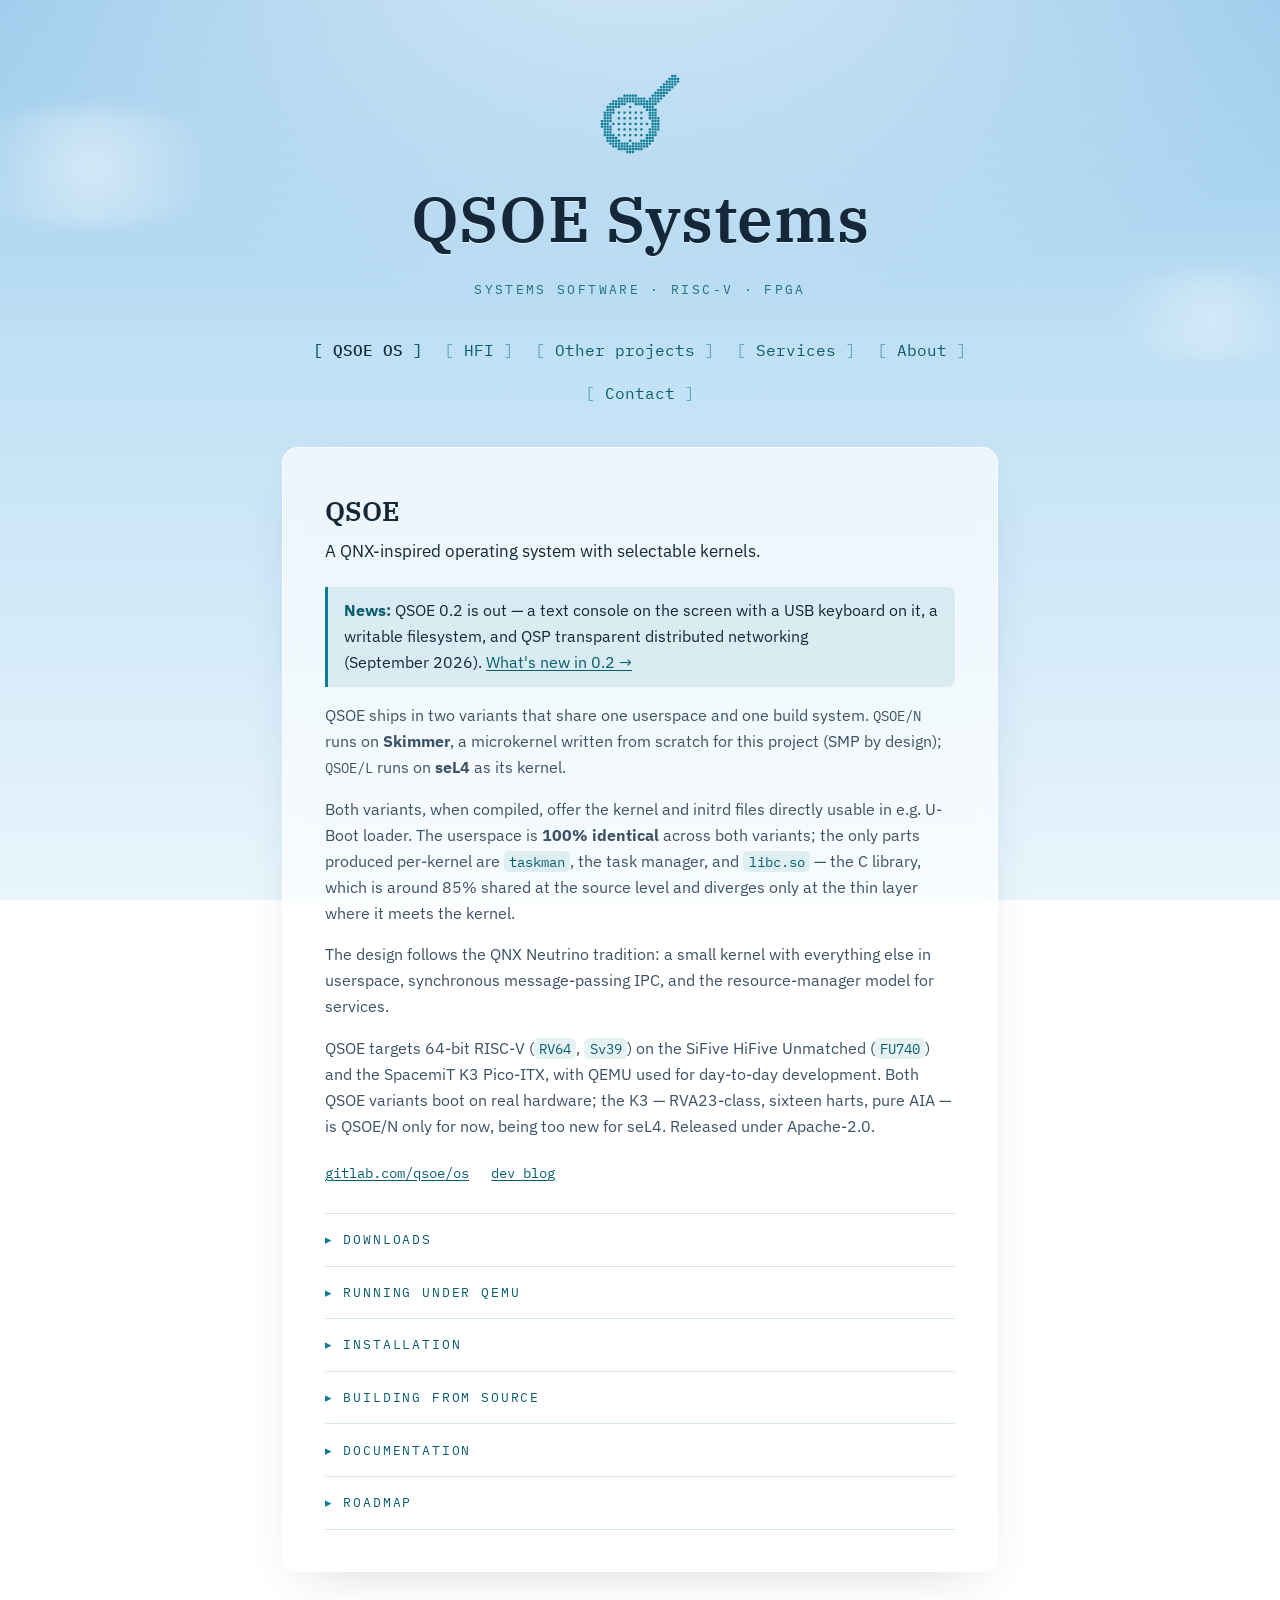
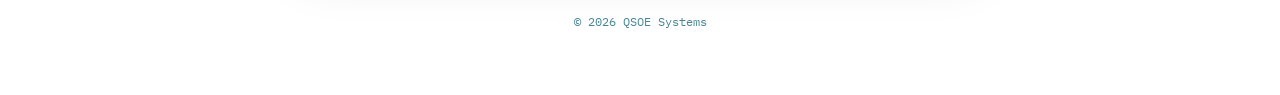
==== commit 58ebd589: "index.html: QSOE release month corrected Signed-off-by: Yuri Zaporozhets <yuriz@qsoe.net>" ====
--- a/index.html
+++ b/index.html
@@ -113,7 +113,7 @@
 
         <p class="news"><strong>News:</strong> QSOE&nbsp;0.2 is out — a text console on the screen
            with a USB keyboard on it, a writable filesystem, and QSP transparent distributed
-           networking (August&nbsp;2026).
+           networking (September&nbsp;2026).
            <a href="qsoe_0.2.html">What&#39;s new in&nbsp;0.2&nbsp;→</a></p>
 
         <p>QSOE ships in two variants that share one userspace and one build system.
--- a/style.css
+++ b/style.css
@@ -218,3 +218,21 @@
   body.js .panel.is-active { animation: none; }
   .tab { transition: none; }
 }
+
+/* A screenshot or photograph set into a page's flow.  The HFI page carries
+   its own copy of these rules; new pages take them from here. */
+.shot { margin: 1.3rem 0 0.3rem; }
+.shot img {
+  width: 100%; height: auto; display: block;
+  border-radius: 10px;
+  border: 1px solid var(--panel-edge);
+  box-shadow: 0 14px 34px -20px var(--shadow);
+}
+/* Half-width: a console capture stays legible well below the column width,
+   and at full width it dominates the page it is only illustrating. */
+.shot-half { max-width: 457px; margin-left: auto; margin-right: auto; }
+.shot figcaption {
+  font-family: var(--font-mono); font-size: 0.74rem;
+  color: var(--ink-soft); margin-top: 0.6rem; letter-spacing: 0.01em;
+  text-align: center;
+}
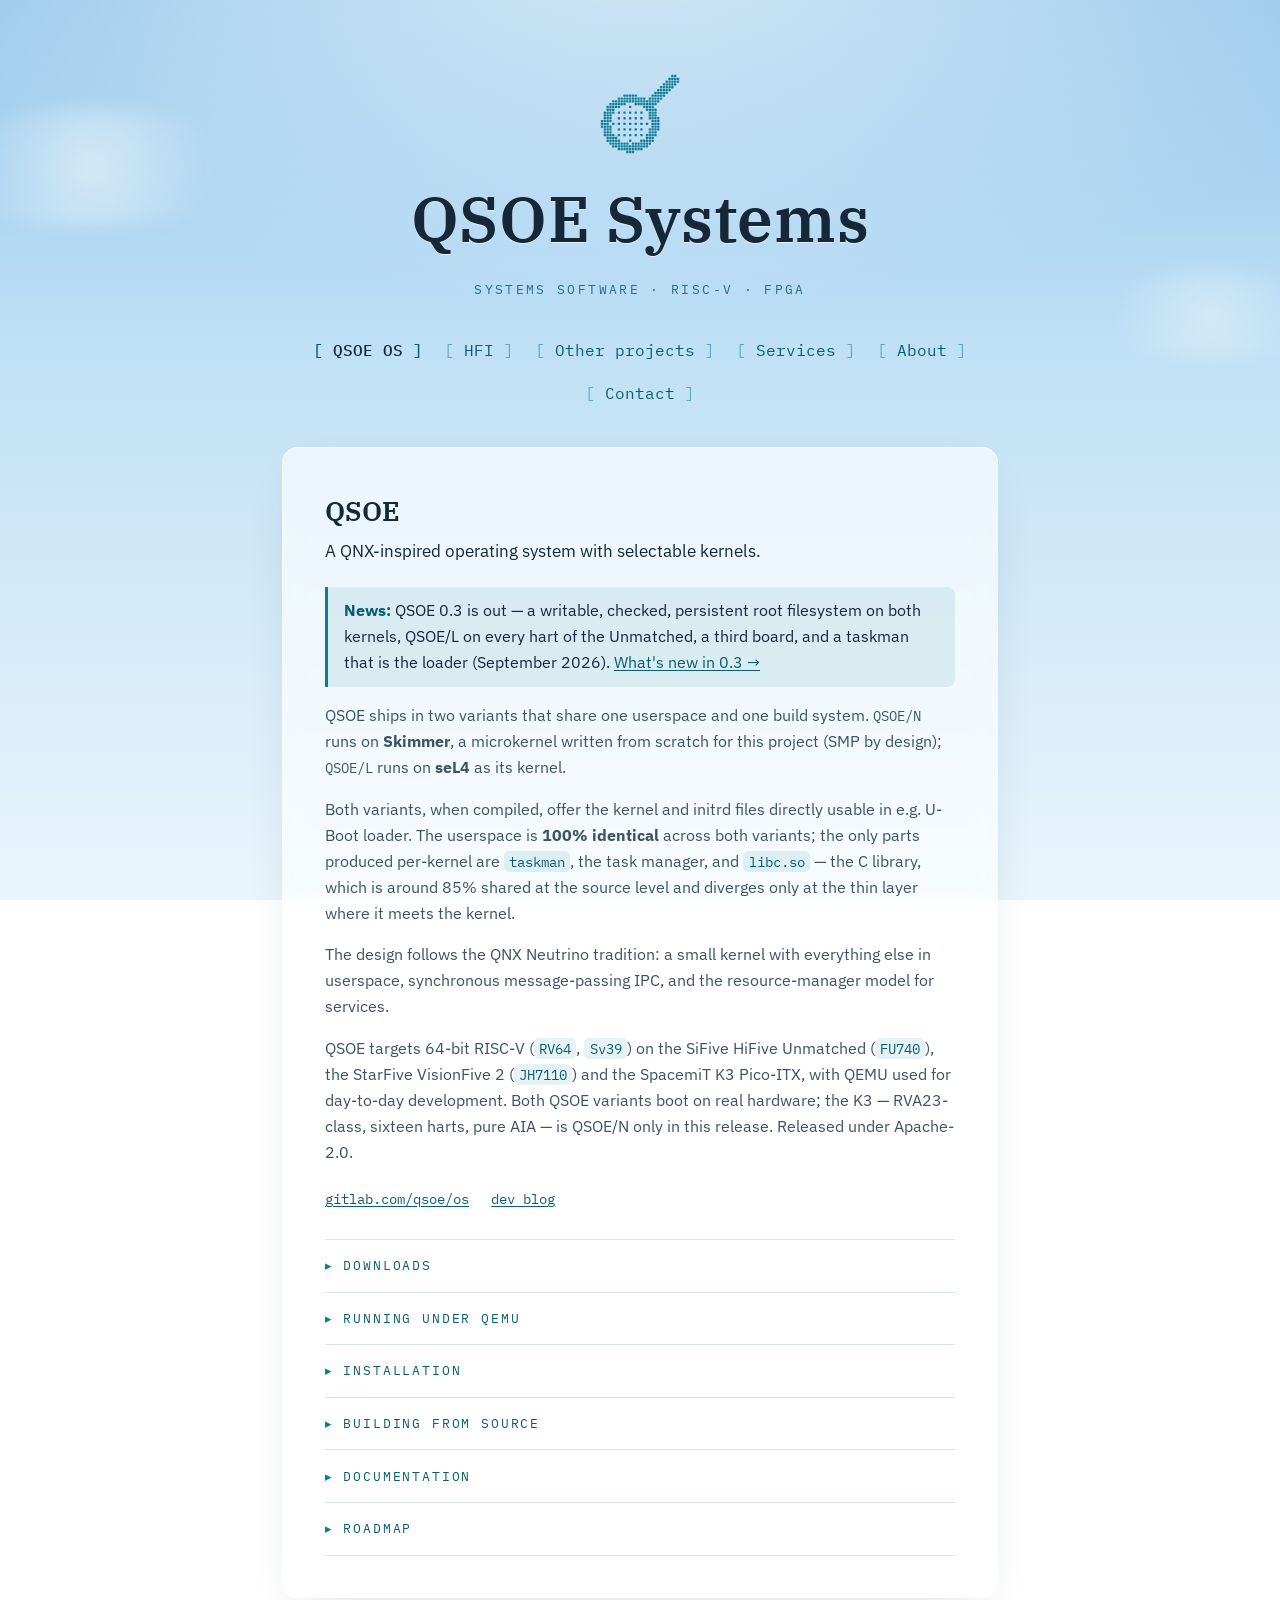
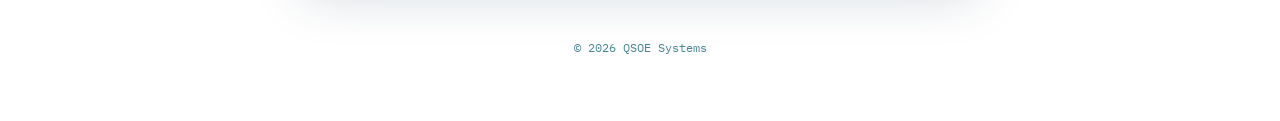
==== commit a6c328e0: "QSOE 0.3 release Signed-off-by: Yuri Zaporozhets <yuriz@qsoe.net>" ====
--- a/index.html
+++ b/index.html
@@ -111,10 +111,10 @@
         <h2>QSOE</h2>
         <p class="lead">A QNX-inspired operating system with selectable kernels.</p>
 
-        <p class="news"><strong>News:</strong> QSOE&nbsp;0.2 is out — a text console on the screen
-           with a USB keyboard on it, a writable filesystem, and QSP transparent distributed
-           networking (September&nbsp;2026).
-           <a href="qsoe_0.2.html">What&#39;s new in&nbsp;0.2&nbsp;→</a></p>
+        <p class="news"><strong>News:</strong> QSOE&nbsp;0.3 is out — a writable, checked, persistent
+           root filesystem on both kernels, QSOE/L on every hart of the Unmatched, a third board, and a
+           taskman that is the loader (September&nbsp;2026).
+           <a href="qsoe_0.3.html">What&#39;s new in&nbsp;0.3&nbsp;→</a></p>
 
         <p>QSOE ships in two variants that share one userspace and one build system.
            <span class="mono">QSOE/N</span> runs on <strong>Skimmer</strong>, a microkernel written
@@ -131,9 +131,10 @@
            userspace, synchronous message-passing IPC, and the resource-manager model for services.</p>
 
         <p>QSOE targets 64-bit RISC-V (<code>RV64</code>, <code>Sv39</code>) on the SiFive HiFive
-           Unmatched (<code>FU740</code>) and the SpacemiT K3 Pico-ITX, with QEMU used for day-to-day
-           development. Both QSOE variants boot on real hardware; the K3 — RVA23-class, sixteen harts,
-           pure AIA — is QSOE/N only for now, being too new for seL4. Released under Apache-2.0.</p>
+           Unmatched (<code>FU740</code>), the StarFive VisionFive&nbsp;2 (<code>JH7110</code>) and the
+           SpacemiT K3 Pico-ITX, with QEMU used for day-to-day development. Both QSOE variants boot on
+           real hardware; the K3 — RVA23-class, sixteen harts, pure AIA — is QSOE/N only in this
+           release. Released under Apache-2.0.</p>
 
         <div class="meta-row">
           <a href="https://gitlab.com/qsoe/os">gitlab.com/qsoe/os</a>
@@ -147,48 +148,54 @@
               <p>QSOE can be built from source or installed from pre-built binaries. Ready-made
                  images for each release are published at
                  <a href="https://github.com/qsoe-dev/dl">github.com/qsoe-dev/dl</a>
-                 (current release: <strong>0.2</strong>). The files are:</p>
+                 (current release: <strong>0.3</strong>). The files are:</p>
               <ul class="tidy dl-list">
                 <li><strong>The Skimmer microkernel</strong> — the kernel of the <strong>QSOE/N</strong>
                     variant. A raw binary image, loaded by the bootloader (or QEMU) together with the userspace
                     package below. Skimmer is linked once per board, so take the one for yours:
-                    <a href="https://github.com/qsoe-dev/dl/raw/main/releases/0.2/bin/skimmer-sifive.bin"><code>skimmer-sifive.bin</code></a> (HiFive
-                    Unmatched), <a href="https://github.com/qsoe-dev/dl/raw/main/releases/0.2/bin/skimmer-k3.bin"><code>skimmer-k3.bin</code></a>
-                    (SpacemiT K3), or <a href="https://github.com/qsoe-dev/dl/raw/main/releases/0.2/bin/skimmer-qemu.bin"><code>skimmer-qemu.bin</code></a>
+                    <a href="https://github.com/qsoe-dev/dl/raw/main/releases/0.3/bin/skimmer-sifive.bin"><code>skimmer-sifive.bin</code></a> (HiFive
+                    Unmatched), <a href="https://github.com/qsoe-dev/dl/raw/main/releases/0.3/bin/skimmer-k3.bin"><code>skimmer-k3.bin</code></a>
+                    (SpacemiT K3), <a href="https://github.com/qsoe-dev/dl/raw/main/releases/0.3/bin/skimmer-vf2.bin"><code>skimmer-vf2.bin</code></a>
+                    (StarFive VisionFive&nbsp;2), or <a href="https://github.com/qsoe-dev/dl/raw/main/releases/0.3/bin/skimmer-qemu.bin"><code>skimmer-qemu.bin</code></a>
                     (QEMU <code>virt</code>). What the board decides is the load address; the platform
                     itself is read from the device tree at run time. So the QEMU and Unmatched images are
                     byte-for-byte identical — either name gets you the same kernel — while the K3, whose
-                    DRAM starts at 4&nbsp;GiB, is linked for its own address and its image is its own.
-                    Take the K3's across that line, in either direction, and the machine loads a kernel
+                    DRAM starts at 4&nbsp;GiB, and the VisionFive&nbsp;2, whose firmware still holds the
+                    low end of its RAM, are each linked for their own address and their images are their
+                    own. Take one across those lines, in any direction, and the machine loads a kernel
                     and then does nothing recognizable.</li>
-                <li><a href="https://github.com/qsoe-dev/dl/raw/main/releases/0.2/bin/modpkg.cpio"><code>modpkg.cpio</code></a>
+                <li><a href="https://github.com/qsoe-dev/dl/raw/main/releases/0.3/bin/modpkg.cpio"><code>modpkg.cpio</code></a>
                     — the module package: the shared QSOE userspace (taskman, <code>init</code>, the C library,
                     the shell, the file manager, drivers and utilities) as a CPIO archive. One archive for every
                     board and both variants. <strong>QSOE/N</strong> boots it as an initrd alongside
                     <code>skimmer-&lt;board&gt;.bin</code>.</li>
-                <li><a href="https://github.com/qsoe-dev/dl/raw/main/releases/0.2/bin/qsoe-l-qemu.elf"><code>qsoe-l-qemu.elf</code></a>
+                <li><a href="https://github.com/qsoe-dev/dl/raw/main/releases/0.3/bin/qsoe-l-qemu.elf"><code>qsoe-l-qemu.elf</code></a>
                     — the <strong>QSOE/L</strong> variant (on the seL4 kernel) as a single, self-contained ELF
                     for the QEMU <code>virt</code> machine. It bundles the elfloader, the seL4 kernel, taskman and
                     the userspace together — nothing else is needed to boot.</li>
-                <li><a href="https://github.com/qsoe-dev/dl/raw/main/releases/0.2/bin/qsoe-l-sifive.elf"><code>qsoe-l-sifive.elf</code></a>
-                    — the same QSOE/L image, built for the SiFive HiFive Unmatched (FU740) board. There is no
-                    K3 equivalent: that SoC is too new for seL4.</li>
-                <li><a href="https://github.com/qsoe-dev/dl/raw/main/releases/0.2/bin/mrbml-riscv64.efi"><code>mrbml-riscv64.efi</code></a>
-                    — <strong>mr-bml</strong>, QSOE's own bootloader (an EFI application for RISC-V). It
-                    can load either variant and drives the boot menu on real hardware.</li>
-                <li><a href="https://github.com/qsoe-dev/dl/raw/main/releases/0.2/bin/nvme.img.gz"><code>nvme.img.gz</code></a>
+                <li><a href="https://github.com/qsoe-dev/dl/raw/main/releases/0.3/bin/qsoe-l-sifive.elf"><code>qsoe-l-sifive.elf</code></a>
+                    and <a href="https://github.com/qsoe-dev/dl/raw/main/releases/0.3/bin/qsoe-l-vf2.elf"><code>qsoe-l-vf2.elf</code></a>
+                    — the same QSOE/L image, built for the SiFive HiFive Unmatched (FU740) and for the
+                    StarFive VisionFive&nbsp;2 (JH7110). There is no K3 equivalent in this release.</li>
+                <li><a href="https://github.com/qsoe-dev/dl/raw/main/releases/0.3/bin/mrbml-efi-riscv64_1.0_riscv64.deb"><code>mrbml-efi-riscv64_1.0_riscv64.deb</code></a>
+                    — <strong>mr-bml</strong>&nbsp;1.0, QSOE's own bootloader (an EFI application for RISC-V),
+                    as a Debian package for the board itself. It can load either variant and drives the boot
+                    menu on real hardware. A package rather than a bare binary because the image has to
+                    know where its configuration lives, which differs per machine: <code>mrbml-install</code>
+                    assembles it on the board, for that board's volume.</li>
+                <li><a href="https://github.com/qsoe-dev/dl/raw/main/releases/0.3/bin/nvme.img.gz"><code>nvme.img.gz</code></a>
                     — a ready-to-run, self-booting QEMU disk image (GPT). Its EFI partition holds
                     <code>mr-bml</code>, and an on-disk root holds both kernels — so QEMU boots straight to the
                     mr-bml menu, no <code>-kernel</code> needed. The fastest way to see QSOE run; see
                     <strong>Running under QEMU</strong> below.</li>
-                <li><a href="https://github.com/qsoe-dev/dl/raw/main/releases/0.2/bin/virtio.img.gz"><code>virtio.img.gz</code></a>
+                <li><a href="https://github.com/qsoe-dev/dl/raw/main/releases/0.3/bin/virtio.img.gz"><code>virtio.img.gz</code></a>
                     — a companion root disk used <em>only</em> when running <strong>QSOE/L</strong> under QEMU
                     (stock seL4 predates the interrupt controller QEMU's NVMe needs, so it mounts its root from a
                     virtio disk instead). Not needed for QSOE/N or for real hardware.</li>
               </ul>
               <p>In short: to <strong>run it in QEMU</strong>, grab <code>nvme.img.gz</code>
                  (plus <code>virtio.img.gz</code> for QSOE/L) and see <strong>Running under QEMU</strong>.
-                 To put it on <strong>real hardware</strong>, you need <code>mrbml-riscv64.efi</code>
+                 To put it on <strong>real hardware</strong>, you need the mr-bml package
                  plus the kernels — <strong>QSOE/N</strong> uses <code>skimmer-&lt;board&gt;.bin</code> +
                  <code>modpkg.cpio</code>,
                  <strong>QSOE/L</strong> uses one of the <code>qsoe-l-*.elf</code> images — and see
@@ -226,8 +233,9 @@
           <details class="fold">
             <summary>Installation</summary>
             <div class="fold-body">
-              <p>Real hardware, real disk. QSOE 0.2 boots on the SiFive HiFive Unmatched (FU740) and on the
-                 SpacemiT K3 Pico-ITX; on the K3, QSOE/N only. This assumes a board already running Linux —
+              <p>Real hardware, real disk. QSOE 0.3 boots on the SiFive HiFive Unmatched (FU740), the
+                 StarFive VisionFive&nbsp;2 (JH7110) and the SpacemiT K3 Pico-ITX; on the K3, QSOE/N only.
+                 This assumes a board already running Linux —
                  you'll be placing files on its existing EFI and boot partitions, so familiarity with the
                  board's firmware is expected.</p>
               <p>The boot model is simple: <strong>mr-bml</strong> lives in the EFI System Partition; it reads
@@ -235,12 +243,15 @@
                  mounts its own root from a <strong>fs-qrv</strong> partition.</p>
               <h4>Steps</h4>
               <ol class="steps">
-                <li>Copy <code>mrbml-riscv64.efi</code> into your ESP as
-                    <code>EFI/BOOT/BOOTRISCV64.EFI</code> (the UEFI removable-media path), or register it with
-                    <code>efibootmgr</code> as a boot entry.</li>
+                <li>On the board's Linux, <code>apt install ./mrbml-efi-riscv64_1.0_riscv64.deb</code>
+                    and run <code>mrbml-install</code>: it reads the label of the filesystem <code>/boot</code>
+                    is on, assembles an image that finds that volume by label, and places it in the ESP at
+                    <code>EFI/BOOT/BOOTRISCV64.EFI</code> (the UEFI removable-media path; a displaced loader is
+                    saved once as <code>.bak</code>). <code>mrbml-install(8)</code> has the explicit
+                    <code>--root-label</code> / <code>--prefix</code> forms.</li>
                 <li>On your boot/root filesystem, create <code>/boot/qsoe/</code> and copy the kernels there:
                     your board's <code>skimmer-&lt;board&gt;.bin</code> + <code>modpkg.cpio</code> for QSOE/N,
-                    <code>qsoe-l-sifive.elf</code> for QSOE/L.</li>
+                    <code>qsoe-l-&lt;board&gt;.elf</code> for QSOE/L.</li>
                 <li>Create <code>/boot/mr-bml/mr-bml.cfg</code> with one entry per variant — for example:</li>
               </ol>
               <pre class="cmd"><span class="c"># /boot/mr-bml/mr-bml.cfg  — adjust the mainfs= partition to your disk</span>
@@ -292,9 +303,10 @@
                     transactions, and why a resource manager reached across the wire is never told that
                     anything happened.</li>
                 <li><a href="https://github.com/qsoe-dev/doc/raw/main/LibcReference.pdf"><code>LibcReference.pdf</code></a>
-                    — the C library reference, new in 0.2. A delta rather than a complete reference: the
-                    functions libc gained since 0.1, grouped by subject, in the entry shape a QNX reader
-                    already knows.</li>
+                    — the C library reference. A delta rather than a complete reference: the functions
+                    libc gained since 0.1, grouped by subject, in the entry shape a QNX reader already
+                    knows — with, since 0.3, a chapter for the new release and an appendix that compiles
+                    SQLite against QSOE and lists exactly what it finds missing.</li>
               </ul>
             </div>
           </details>
@@ -302,7 +314,7 @@
             <summary>Roadmap</summary>
             <div class="fold-body">
               <p>It is often said that the Linux kernel has no roadmap. QSOE does — the releases
-                 that carry it from today's <strong>0.2</strong> to <strong>1.0</strong> are mapped
+                 that carry it from today's <strong>0.3</strong> to <strong>1.0</strong> are mapped
                  out, feature by feature. A working plan, not a contract: milestones shift as the
                  work reveals what is really next, and they have.</p>
               <p>1.0 is a capability rather than a compatibility claim: <em>a RISC-V real-time
@@ -314,17 +326,20 @@
                     interactive shell on one shared, dynamically linked userspace; read-only
                     <code>fs-qrv</code> at <code>/usr</code>, spawn from disk, getty and login.
                     Sources opened under Apache-2.0. <em>(released June 2026)</em></li>
-                <li class="now"><code>0.2</code> — <strong>Video console and QSP.</strong> A text
+                <li><code>0.2</code> — <strong>Video console and QSP.</strong> A text
                     console on a handed-over graphics controller with a USB keyboard on it, and QSP
                     transparent distributed networking over a shared descriptor ring. The system
                     stops being something observed over a serial cable and becomes something a
-                    person sits at. <em>(current —
+                    person sits at. <em>(released September 2026 —
                     <a href="qsoe_0.2.html">release notes</a>)</em></li>
-                <li><code>0.3</code> — <strong>Writable filesystem.</strong> <code>qrvfs</code> gains
-                    writes: <code>O_CREAT</code>/<code>O_TRUNC</code>, create and unlink,
-                    <code>realpath</code> and symlink resolution; QSOE/L moves to the July&nbsp;2026
-                    seL4 release. A disk that is only read can afford to be approximate; a disk that
-                    is compiled on cannot — and 0.6 compiles on it.</li>
+                <li class="now"><code>0.3</code> — <strong>Writable filesystem.</strong> <code>qrvfs</code>
+                    writes: create, unlink, truncate, rename, symbolic links; checked by
+                    <code>fscheck</code> before every mount and proven by a stress that fills the disk
+                    and reads every byte back. With it: taskman as the loader sharing one copy of a
+                    library's text, identity that reaches every server, the VisionFive&nbsp;2, and
+                    QSOE/L on every hart. A disk that is only read can afford to be approximate; a disk
+                    that is compiled on cannot — and 0.6 compiles on it. <em>(current —
+                    <a href="qsoe_0.3.html">release notes</a>)</em></li>
                 <li><code>0.4</code> — <strong>Sound out: <code>deva-hdmi</code>.</strong> HDMI audio
                     brought up as a device. Audio is the instrument for every measurement from here
                     to 1.0 — a dropped buffer is audible long before it is visible — which is why it
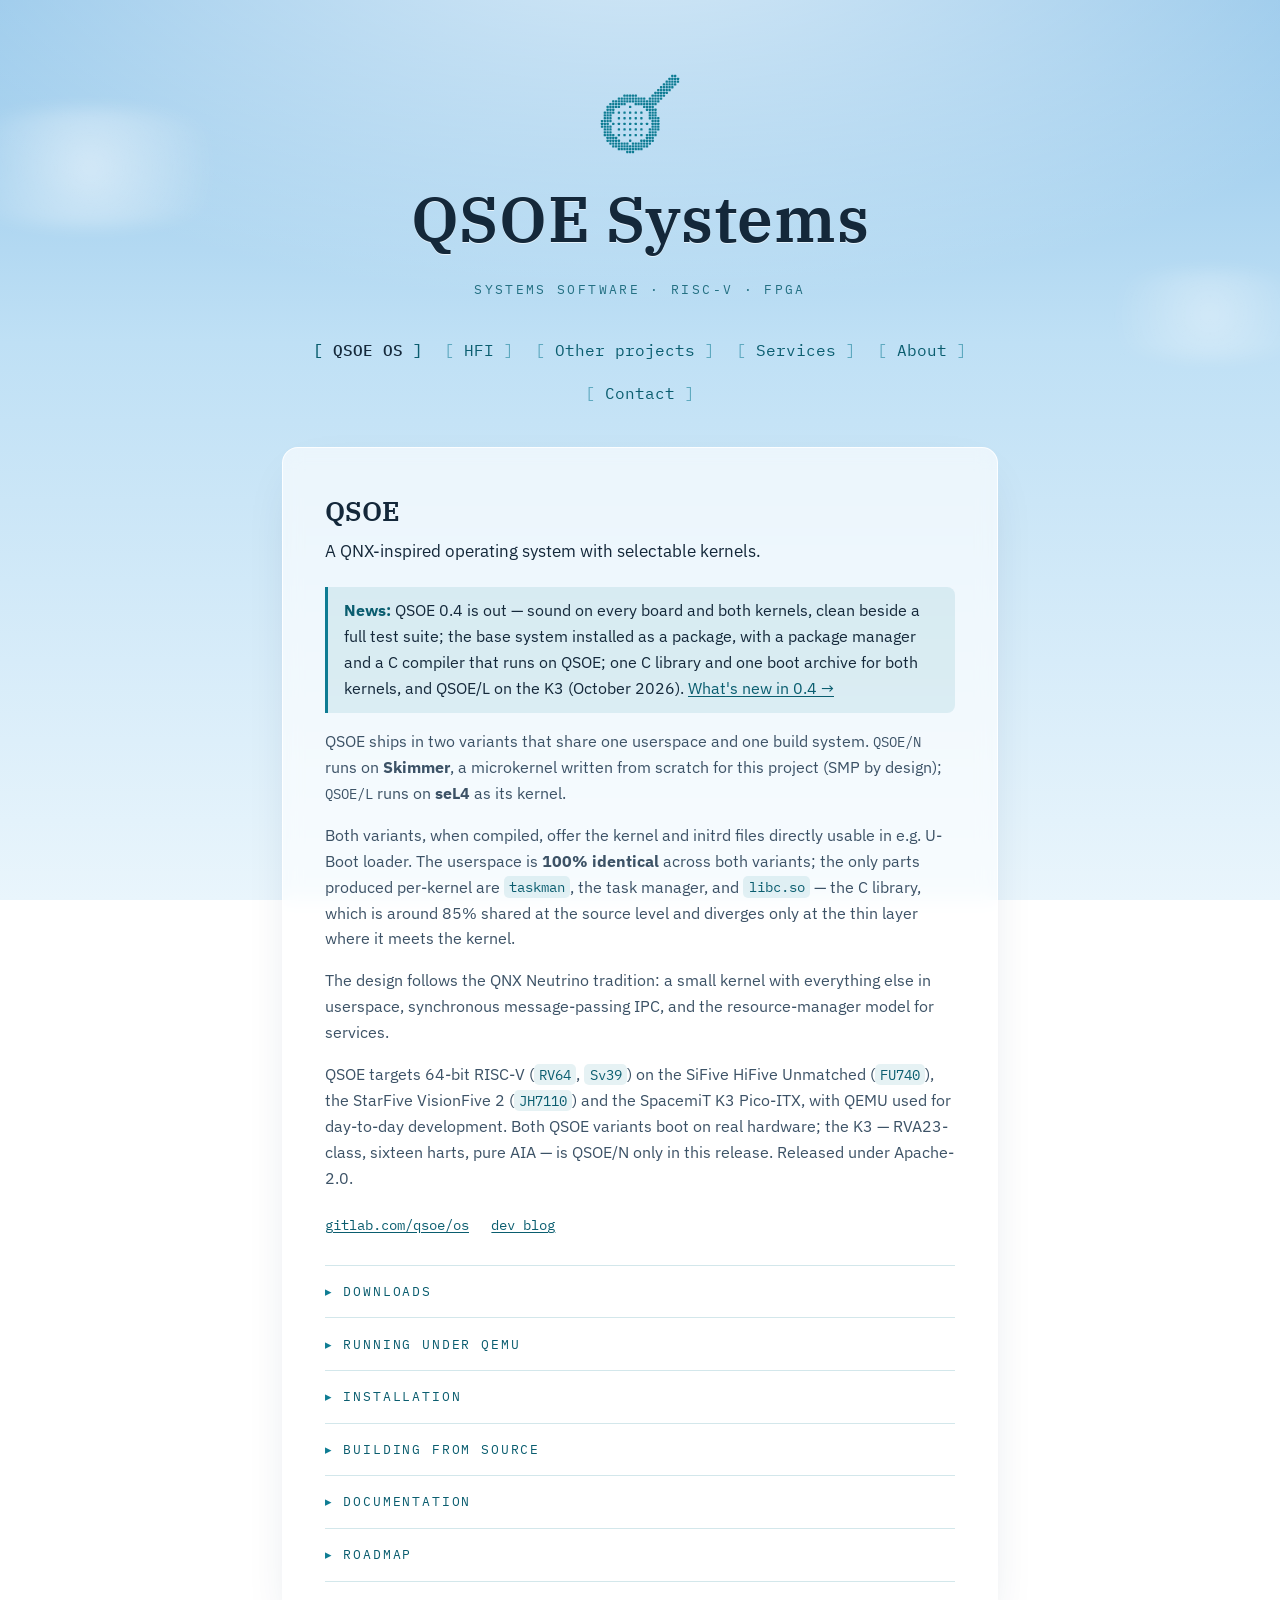
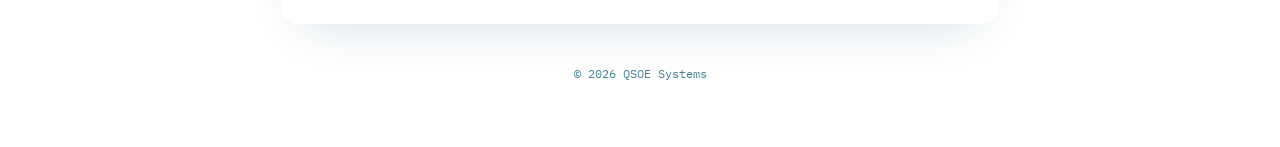
==== commit 15d6dbdc: "QSOE 0.4 released Signed-off-by: Yuri Zaporozhets <yuriz@qsoe.net>" ====
--- a/index.html
+++ b/index.html
@@ -111,10 +111,11 @@
         <h2>QSOE</h2>
         <p class="lead">A QNX-inspired operating system with selectable kernels.</p>
 
-        <p class="news"><strong>News:</strong> QSOE&nbsp;0.3 is out — a writable, checked, persistent
-           root filesystem on both kernels, QSOE/L on every hart of the Unmatched, a third board, and a
-           taskman that is the loader (September&nbsp;2026).
-           <a href="qsoe_0.3.html">What&#39;s new in&nbsp;0.3&nbsp;→</a></p>
+        <p class="news"><strong>News:</strong> QSOE&nbsp;0.4 is out — sound on every board and both
+           kernels, clean beside a full test suite; the base system installed as a package, with a
+           package manager and a C compiler that runs on QSOE; one C library and one boot archive for
+           both kernels, and QSOE/L on the K3 (October&nbsp;2026).
+           <a href="qsoe_0.4.html">What&#39;s new in&nbsp;0.4&nbsp;→</a></p>
 
         <p>QSOE ships in two variants that share one userspace and one build system.
            <span class="mono">QSOE/N</span> runs on <strong>Skimmer</strong>, a microkernel written
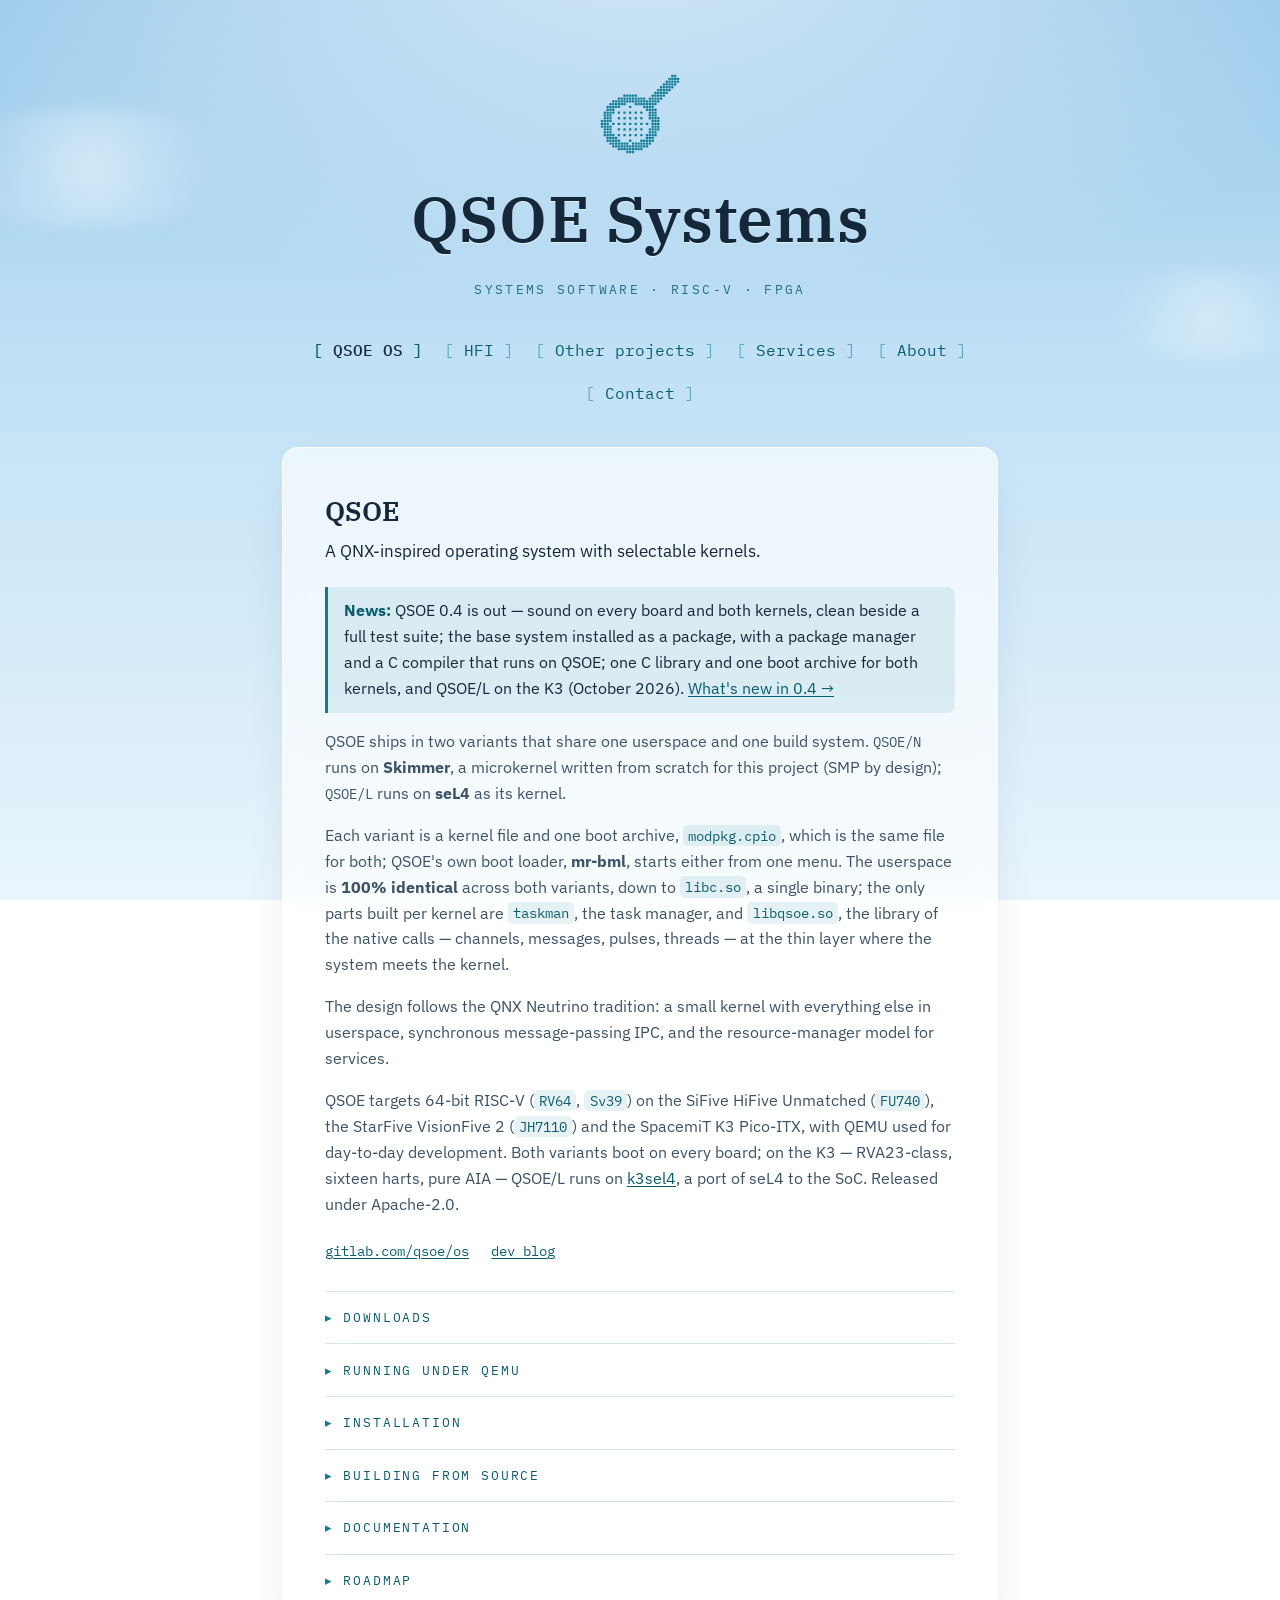
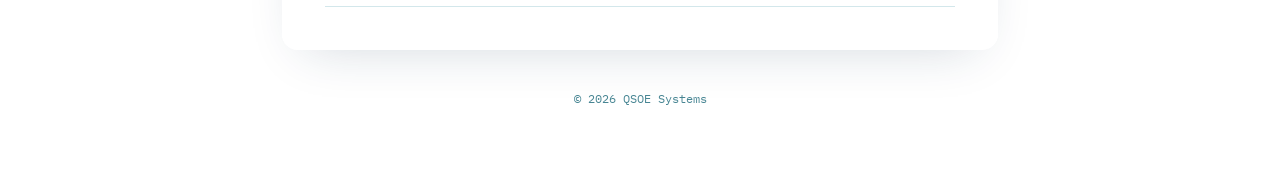
==== commit 9d4b48e0: "index.html update for v0.4 Signed-off-by: Yuri Zaporozhets <yuriz@qsoe.net>" ====
--- a/index.html
+++ b/index.html
@@ -122,20 +122,23 @@
            from scratch for this project (SMP by design); <span class="mono">QSOE/L</span> runs on
            <strong>seL4</strong> as its kernel.</p>
 
-        <p>Both variants, when compiled, offer the kernel and initrd files directly usable in
-           e.g. U-Boot loader. The userspace is <strong>100% identical</strong> across
-           both variants; the only parts produced per-kernel are <code>taskman</code>, the task
-           manager, and <code>libc.so</code> — the C library, which is around 85% shared at the source
-           level and diverges only at the thin layer where it meets the kernel.</p>
+        <p>Each variant is a kernel file and one boot archive, <code>modpkg.cpio</code>, which is the
+           same file for both; QSOE's own boot loader, <strong>mr-bml</strong>, starts either from one
+           menu. The userspace is <strong>100% identical</strong> across both variants, down to
+           <code>libc.so</code>, a single binary; the only parts built per kernel are
+           <code>taskman</code>, the task manager, and <code>libqsoe.so</code>, the library of the
+           native calls &mdash; channels, messages, pulses, threads &mdash; at the thin layer where
+           the system meets the kernel.</p>
 
         <p>The design follows the QNX&nbsp;Neutrino tradition: a small kernel with everything else in
            userspace, synchronous message-passing IPC, and the resource-manager model for services.</p>
 
         <p>QSOE targets 64-bit RISC-V (<code>RV64</code>, <code>Sv39</code>) on the SiFive HiFive
            Unmatched (<code>FU740</code>), the StarFive VisionFive&nbsp;2 (<code>JH7110</code>) and the
-           SpacemiT K3 Pico-ITX, with QEMU used for day-to-day development. Both QSOE variants boot on
-           real hardware; the K3 — RVA23-class, sixteen harts, pure AIA — is QSOE/N only in this
-           release. Released under Apache-2.0.</p>
+           SpacemiT K3 Pico-ITX, with QEMU used for day-to-day development. Both variants boot on every
+           board; on the K3 &mdash; RVA23-class, sixteen harts, pure AIA &mdash; QSOE/L runs on
+           <a href="https://gitlab.com/sel4-frontier/k3sel4">k3sel4</a>, a port of seL4 to the SoC.
+           Released under Apache-2.0.</p>
 
         <div class="meta-row">
           <a href="https://gitlab.com/qsoe/os">gitlab.com/qsoe/os</a>
@@ -149,58 +152,58 @@
               <p>QSOE can be built from source or installed from pre-built binaries. Ready-made
                  images for each release are published at
                  <a href="https://github.com/qsoe-dev/dl">github.com/qsoe-dev/dl</a>
-                 (current release: <strong>0.3</strong>). The files are:</p>
+                 (current release: <strong>0.4</strong>), with a <code>SHA512SUMS</code> file to check
+                 them by. The files are:</p>
               <ul class="tidy dl-list">
-                <li><strong>The Skimmer microkernel</strong> — the kernel of the <strong>QSOE/N</strong>
-                    variant. A raw binary image, loaded by the bootloader (or QEMU) together with the userspace
-                    package below. Skimmer is linked once per board, so take the one for yours:
-                    <a href="https://github.com/qsoe-dev/dl/raw/main/releases/0.3/bin/skimmer-sifive.bin"><code>skimmer-sifive.bin</code></a> (HiFive
-                    Unmatched), <a href="https://github.com/qsoe-dev/dl/raw/main/releases/0.3/bin/skimmer-k3.bin"><code>skimmer-k3.bin</code></a>
-                    (SpacemiT K3), <a href="https://github.com/qsoe-dev/dl/raw/main/releases/0.3/bin/skimmer-vf2.bin"><code>skimmer-vf2.bin</code></a>
-                    (StarFive VisionFive&nbsp;2), or <a href="https://github.com/qsoe-dev/dl/raw/main/releases/0.3/bin/skimmer-qemu.bin"><code>skimmer-qemu.bin</code></a>
+                <li><a href="https://github.com/qsoe-dev/dl/raw/main/releases/0.4/bin/nvme.img.gz"><code>nvme.img.gz</code></a>
+                    — a ready-to-run, self-booting QEMU disk image (GPT): mr-bml in its EFI partition,
+                    both kernels and the boot archive beside it, and a system volume with the base system
+                    installed as a package. QEMU boots straight to the mr-bml menu, no
+                    <code>-kernel</code> needed. The fastest way to see QSOE run; see
+                    <strong>Running under QEMU</strong> below.</li>
+                <li><a href="https://github.com/qsoe-dev/dl/raw/main/releases/0.4/bin/virtio.img.gz"><code>virtio.img.gz</code></a>
+                    — a companion root disk used <em>only</em> when running <strong>QSOE/L</strong> under QEMU
+                    (stock seL4 predates the interrupt controller QEMU's NVMe needs, so it mounts its root from a
+                    virtio disk instead). Not needed for QSOE/N or for real hardware.</li>
+                <li><a href="https://github.com/qsoe-dev/dl/raw/main/releases/0.4/bin/run-nvme.sh"><code>run-nvme.sh</code></a>
+                    — the QEMU launcher for the two images.</li>
+                <li><a href="https://github.com/qsoe-dev/dl/raw/main/releases/0.4/bin/modpkg.cpio"><code>modpkg.cpio</code></a>
+                    — the boot archive: taskman, <code>init</code>, the C library, the shell, drivers and
+                    utilities as a CPIO archive. One archive for every board and both variants: it carries
+                    both taskmen, and each kernel takes its own.</li>
+                <li><strong>The Skimmer microkernel</strong> — the kernel of <strong>QSOE/N</strong>,
+                    linked once per board, so take the one for yours:
+                    <a href="https://github.com/qsoe-dev/dl/raw/main/releases/0.4/bin/skimmer-sifive.bin"><code>skimmer-sifive.bin</code></a> (HiFive
+                    Unmatched), <a href="https://github.com/qsoe-dev/dl/raw/main/releases/0.4/bin/skimmer-vf2.bin"><code>skimmer-vf2.bin</code></a>
+                    (StarFive VisionFive&nbsp;2), <a href="https://github.com/qsoe-dev/dl/raw/main/releases/0.4/bin/skimmer-k3.elf"><code>skimmer-k3.elf</code></a>
+                    (SpacemiT K3; <a href="https://github.com/qsoe-dev/dl/raw/main/releases/0.4/bin/skimmer-k3.bin"><code>skimmer-k3.bin</code></a> is the same
+                    kernel as a flat image), or <a href="https://github.com/qsoe-dev/dl/raw/main/releases/0.4/bin/skimmer-qemu.bin"><code>skimmer-qemu.bin</code></a>
                     (QEMU <code>virt</code>). What the board decides is the load address; the platform
                     itself is read from the device tree at run time. So the QEMU and Unmatched images are
-                    byte-for-byte identical — either name gets you the same kernel — while the K3, whose
-                    DRAM starts at 4&nbsp;GiB, and the VisionFive&nbsp;2, whose firmware still holds the
-                    low end of its RAM, are each linked for their own address and their images are their
-                    own. Take one across those lines, in any direction, and the machine loads a kernel
-                    and then does nothing recognizable.</li>
-                <li><a href="https://github.com/qsoe-dev/dl/raw/main/releases/0.3/bin/modpkg.cpio"><code>modpkg.cpio</code></a>
-                    — the module package: the shared QSOE userspace (taskman, <code>init</code>, the C library,
-                    the shell, the file manager, drivers and utilities) as a CPIO archive. One archive for every
-                    board and both variants. <strong>QSOE/N</strong> boots it as an initrd alongside
-                    <code>skimmer-&lt;board&gt;.bin</code>.</li>
-                <li><a href="https://github.com/qsoe-dev/dl/raw/main/releases/0.3/bin/qsoe-l-qemu.elf"><code>qsoe-l-qemu.elf</code></a>
-                    — the <strong>QSOE/L</strong> variant (on the seL4 kernel) as a single, self-contained ELF
-                    for the QEMU <code>virt</code> machine. It bundles the elfloader, the seL4 kernel, taskman and
-                    the userspace together — nothing else is needed to boot.</li>
-                <li><a href="https://github.com/qsoe-dev/dl/raw/main/releases/0.3/bin/qsoe-l-sifive.elf"><code>qsoe-l-sifive.elf</code></a>
-                    and <a href="https://github.com/qsoe-dev/dl/raw/main/releases/0.3/bin/qsoe-l-vf2.elf"><code>qsoe-l-vf2.elf</code></a>
-                    — the same QSOE/L image, built for the SiFive HiFive Unmatched (FU740) and for the
-                    StarFive VisionFive&nbsp;2 (JH7110). There is no K3 equivalent in this release.</li>
-                <li><a href="https://github.com/qsoe-dev/dl/raw/main/releases/0.3/bin/mrbml-efi-riscv64_1.0_riscv64.deb"><code>mrbml-efi-riscv64_1.0_riscv64.deb</code></a>
+                    byte-for-byte identical, while the K3, whose DRAM starts at 4&nbsp;GiB, and the
+                    VisionFive&nbsp;2, whose firmware still holds the low end of its RAM, are each linked
+                    for their own address. Take one across those lines, in any direction, and the machine
+                    loads a kernel and then does nothing recognizable.</li>
+                <li><strong>The seL4 kernel</strong> — the kernel of <strong>QSOE/L</strong>, booted by
+                    mr-bml's <code>multiboot3</code> command with <code>modpkg.cpio</code> as its module:
+                    <a href="https://github.com/qsoe-dev/dl/raw/main/releases/0.4/bin/sel4-sifive.elf"><code>sel4-sifive.elf</code></a>,
+                    <a href="https://github.com/qsoe-dev/dl/raw/main/releases/0.4/bin/sel4-vf2.elf"><code>sel4-vf2.elf</code></a>,
+                    <a href="https://github.com/qsoe-dev/dl/raw/main/releases/0.4/bin/sel4-qemu.elf"><code>sel4-qemu.elf</code></a>, and
+                    <a href="https://github.com/qsoe-dev/dl/raw/main/releases/0.4/bin/sel4-k3-15.elf"><code>sel4-k3-15.elf</code></a> for the K3 (k3sel4, on
+                    fifteen harts).</li>
+                <li><a href="https://github.com/qsoe-dev/dl/raw/main/releases/0.4/bin/mrbml-efi-riscv64_1.0_riscv64.deb"><code>mrbml-efi-riscv64_1.0_riscv64.deb</code></a>
                     — <strong>mr-bml</strong>&nbsp;1.0, QSOE's own bootloader (an EFI application for RISC-V),
-                    as a Debian package for the board itself. It can load either variant and drives the boot
+                    as a Debian package for the board itself. It loads either variant and drives the boot
                     menu on real hardware. A package rather than a bare binary because the image has to
                     know where its configuration lives, which differs per machine: <code>mrbml-install</code>
                     assembles it on the board, for that board's volume.</li>
-                <li><a href="https://github.com/qsoe-dev/dl/raw/main/releases/0.3/bin/nvme.img.gz"><code>nvme.img.gz</code></a>
-                    — a ready-to-run, self-booting QEMU disk image (GPT). Its EFI partition holds
-                    <code>mr-bml</code>, and an on-disk root holds both kernels — so QEMU boots straight to the
-                    mr-bml menu, no <code>-kernel</code> needed. The fastest way to see QSOE run; see
-                    <strong>Running under QEMU</strong> below.</li>
-                <li><a href="https://github.com/qsoe-dev/dl/raw/main/releases/0.3/bin/virtio.img.gz"><code>virtio.img.gz</code></a>
-                    — a companion root disk used <em>only</em> when running <strong>QSOE/L</strong> under QEMU
-                    (stock seL4 predates the interrupt controller QEMU's NVMe needs, so it mounts its root from a
-                    virtio disk instead). Not needed for QSOE/N or for real hardware.</li>
               </ul>
               <p>In short: to <strong>run it in QEMU</strong>, grab <code>nvme.img.gz</code>
-                 (plus <code>virtio.img.gz</code> for QSOE/L) and see <strong>Running under QEMU</strong>.
-                 To put it on <strong>real hardware</strong>, you need the mr-bml package
-                 plus the kernels — <strong>QSOE/N</strong> uses <code>skimmer-&lt;board&gt;.bin</code> +
-                 <code>modpkg.cpio</code>,
-                 <strong>QSOE/L</strong> uses one of the <code>qsoe-l-*.elf</code> images — and see
-                 <strong>Installation</strong>.</p>
+                 (plus <code>virtio.img.gz</code> for QSOE/L) and <code>run-nvme.sh</code>, and see
+                 <strong>Running under QEMU</strong>. To put it on <strong>real hardware</strong>, you need
+                 the mr-bml package, <code>modpkg.cpio</code> and your board's kernels &mdash;
+                 <code>skimmer-&lt;board&gt;</code> for QSOE/N, <code>sel4-&lt;board&gt;.elf</code> for
+                 QSOE/L &mdash; and see <strong>Installation</strong>.</p>
             </div>
           </details>
           <details class="fold">
@@ -214,28 +217,30 @@
                 <li><code>qemu-system-riscv64</code> — version <strong>11.0.1 or newer</strong> for QSOE/N
                     (its NVMe needs the AIA interrupt controller).</li>
                 <li>edk2 RISC-V UEFI firmware — on Debian/Ubuntu, the <code>qemu-efi-riscv64</code> package.</li>
-                <li>The launcher <code><a href="https://gitlab.com/qsoe/os/-/blob/main/host_tools/run-nvme.sh">run-nvme.sh</a></code>
-                    from the <a href="https://gitlab.com/qsoe/os">os</a> repository — it wraps the right QEMU
+                <li>The launcher <code>run-nvme.sh</code>, among the downloads (and in the
+                    <a href="https://gitlab.com/qsoe/os">os</a> repository) — it wraps the right QEMU
                     machine, firmware and disks for each variant, so you don't have to.</li>
               </ul>
               <h4>Run it</h4>
               <pre class="cmd"><span class="c"># unpack the image(s) — add virtio.img.gz only if you want QSOE/L</span>
 gunzip nvme.img.gz virtio.img.gz
 
-<span class="c"># point the launcher at them and pick a variant from its menu</span>
-NVME_IMG=./nvme.img VIRTIO_IMG=./virtio.img ./run-nvme.sh</pre>
-              <p>Pass <code>n</code> or <code>l</code> to skip the menu (<code>./run-nvme.sh n</code>). The script
-                 selects the matching QEMU machine automatically — QSOE/N on the AIA machine with an NVMe root,
-                 QSOE/L on the PLIC machine with the virtio root disk. The mr-bml menu and the system console
-                 both appear on your terminal; choose a variant and it boots to a <code>login:</code> prompt.
-                 Log in as <code>root</code> with password <code>QSOE</code>.</p>
+<span class="c"># point the launcher at them and name the variant: n for QSOE/N, l for QSOE/L</span>
+NVME_IMG=./nvme.img VIRTIO_IMG=./virtio.img ./run-nvme.sh n --uefi
+NVME_IMG=./nvme.img VIRTIO_IMG=./virtio.img ./run-nvme.sh l --uefi</pre>
+              <p>The variant is not optional: it selects the QEMU machine &mdash; QSOE/N on the AIA machine
+                 with an NVMe root, QSOE/L on the PLIC machine with the virtio root disk &mdash; so pick the
+                 matching entry in mr-bml's menu. <code>--uefi</code> boots through the distribution's edk2.
+                 The mr-bml menu and the system console both appear on your terminal, and the chosen variant
+                 boots to a <code>login:</code> prompt. Log in as <code>root</code> (password
+                 <code>QSOE</code>) or <code>user</code> (password <code>skimmer</code>).</p>
             </div>
           </details>
           <details class="fold">
             <summary>Installation</summary>
             <div class="fold-body">
-              <p>Real hardware, real disk. QSOE 0.3 boots on the SiFive HiFive Unmatched (FU740), the
-                 StarFive VisionFive&nbsp;2 (JH7110) and the SpacemiT K3 Pico-ITX; on the K3, QSOE/N only.
+              <p>Real hardware, real disk. QSOE 0.4 boots on the SiFive HiFive Unmatched (FU740), the
+                 StarFive VisionFive&nbsp;2 (JH7110) and the SpacemiT K3 Pico-ITX, both variants on each.
                  This assumes a board already running Linux —
                  you'll be placing files on its existing EFI and boot partitions, so familiarity with the
                  board's firmware is expected.</p>
@@ -251,8 +256,9 @@
                     saved once as <code>.bak</code>). <code>mrbml-install(8)</code> has the explicit
                     <code>--root-label</code> / <code>--prefix</code> forms.</li>
                 <li>On your boot/root filesystem, create <code>/boot/qsoe/</code> and copy the kernels there:
-                    your board's <code>skimmer-&lt;board&gt;.bin</code> + <code>modpkg.cpio</code> for QSOE/N,
-                    <code>qsoe-l-&lt;board&gt;.elf</code> for QSOE/L.</li>
+                    <code>modpkg.cpio</code>, which both variants boot, and your board's
+                    <code>skimmer-&lt;board&gt;</code> kernel for QSOE/N and <code>sel4-&lt;board&gt;.elf</code>
+                    for QSOE/L.</li>
                 <li>Create <code>/boot/mr-bml/mr-bml.cfg</code> with one entry per variant — for example:</li>
               </ol>
               <pre class="cmd"><span class="c"># /boot/mr-bml/mr-bml.cfg  — adjust the mainfs= partition to your disk</span>
@@ -261,23 +267,30 @@
     modpkg /boot/qsoe/modpkg.cpio
 }
 menuentry 'QSOE/L (seL4)' {
-    kernel /boot/qsoe/qsoe-l-sifive.elf mainfs=/dev/nvme0n1p8
+    multiboot3 /boot/qsoe/sel4-sifive.elf mainfs=/dev/nvme0n1p8
+    module3    /boot/qsoe/modpkg.cpio modpkg
 }</pre>
               <p>The <code>mainfs=</code> device names the partition holding the QSOE root filesystem (fs-qrv) —
                  set it to whichever partition you've devoted to QSOE on your board. On real hardware there is
-                 no QEMU virtio split: <em>both</em> variants drive the NVMe disk directly.</p>
+                 no QEMU virtio split: <em>both</em> variants drive the NVMe disk directly. Chapter&nbsp;2 of the
+                 User Guide covers each board.</p>
             </div>
           </details>
           <details class="fold">
             <summary>Building from source</summary>
             <div class="fold-body">
               <p>QSOE is built with a <code>riscv64-linux-gnu-</code> cross toolchain (rv64gc) and a stock
-                 <code>make</code>; QEMU is handy for testing. The umbrella repository orchestrates the build and
-                 pulls in the component repositories that match its release tag.</p>
+                 <code>make</code>; QEMU is handy for testing. The package manager, <code>qupkg</code>, is
+                 written in FreePascal, so the build also wants <code>fpc</code>; QSOE/L's adds seL4's
+                 tools (<code>cmake</code>, <code>ninja</code>, <code>dtc</code> and a few Python
+                 modules). <code>make</code> checks for all of them first and names what is missing. The
+                 umbrella repository orchestrates the build and pulls in the component repositories that
+                 match its release tag.</p>
               <pre class="cmd">git clone https://gitlab.com/qsoe/os
 cd os
 make prepare   <span class="c"># fetch the components for this tag (see component.list)</span>
 make           <span class="c"># build both variants: QSOE/N, then QSOE/L</span>
+make nvme      <span class="c"># the disk image, its system volume an installed qsoe-base</span>
 make dist      <span class="c"># optional: the QEMU disk images (nvme.img.gz, virtio.img.gz)</span></pre>
               <p>QSOE/L additionally shallow-clones the seL4 kernel during <code>make prepare</code>. The build
                  produces exactly the files on the Downloads list. The whole tree is Apache-2.0; the source
@@ -292,7 +305,8 @@
                 <li><a href="https://github.com/qsoe-dev/doc/raw/main/Design.pdf"><code>Design.pdf</code></a>
                     — the architecture: the two-kernel model, taskman, the IPC and resource-manager design.</li>
                 <li><a href="https://github.com/qsoe-dev/doc/raw/main/UserGuide.pdf"><code>UserGuide.pdf</code></a>
-                    — installation, the shell, the basic commands, the text editor and the utilities.</li>
+                    — installation on each board, the shell, the basic commands, the text editor and the
+                    utilities, sound, and packages.</li>
                 <li><a href="https://github.com/qsoe-dev/doc/raw/main/ProgrammingBook.pdf"><code>ProgrammingBook.pdf</code></a>
                     — programming for QSOE, including the <strong>Resource Server Framework</strong> chapter.</li>
                 <li><a href="https://github.com/qsoe-dev/doc/raw/main/AppPortingGuide.pdf"><code>AppPortingGuide.pdf</code></a>
@@ -306,7 +320,7 @@
                 <li><a href="https://github.com/qsoe-dev/doc/raw/main/LibcReference.pdf"><code>LibcReference.pdf</code></a>
                     — the C library reference. A delta rather than a complete reference: the functions
                     libc gained since 0.1, grouped by subject, in the entry shape a QNX reader already
-                    knows — with, since 0.3, a chapter for the new release and an appendix that compiles
+                    knows — with a chapter for each release since 0.3, and an appendix that compiles
                     SQLite against QSOE and lists exactly what it finds missing.</li>
               </ul>
             </div>
@@ -315,7 +329,7 @@
             <summary>Roadmap</summary>
             <div class="fold-body">
               <p>It is often said that the Linux kernel has no roadmap. QSOE does — the releases
-                 that carry it from today's <strong>0.3</strong> to <strong>1.0</strong> are mapped
+                 that carry it from today's <strong>0.4</strong> to <strong>1.0</strong> are mapped
                  out, feature by feature. A working plan, not a contract: milestones shift as the
                  work reveals what is really next, and they have.</p>
               <p>1.0 is a capability rather than a compatibility claim: <em>a RISC-V real-time
@@ -333,18 +347,22 @@
                     stops being something observed over a serial cable and becomes something a
                     person sits at. <em>(released September 2026 —
                     <a href="qsoe_0.2.html">release notes</a>)</em></li>
-                <li class="now"><code>0.3</code> — <strong>Writable filesystem.</strong> <code>qrvfs</code>
+                <li><code>0.3</code> — <strong>Writable filesystem.</strong> <code>qrvfs</code>
                     writes: create, unlink, truncate, rename, symbolic links; checked by
                     <code>fscheck</code> before every mount and proven by a stress that fills the disk
                     and reads every byte back. With it: taskman as the loader sharing one copy of a
                     library's text, identity that reaches every server, the VisionFive&nbsp;2, and
                     QSOE/L on every hart. A disk that is only read can afford to be approximate; a disk
-                    that is compiled on cannot — and 0.6 compiles on it. <em>(current —
+                    that is compiled on cannot — and 0.6 compiles on it. <em>(released September 2026 —
                     <a href="qsoe_0.3.html">release notes</a>)</em></li>
-                <li><code>0.4</code> — <strong>Sound out: <code>deva-hdmi</code>.</strong> HDMI audio
-                    brought up as a device. Audio is the instrument for every measurement from here
-                    to 1.0 — a dropped buffer is audible long before it is visible — which is why it
-                    comes this early.</li>
+                <li class="now"><code>0.4</code> — <strong>Sound out.</strong> Audio on every board and
+                    both kernels &mdash; HDMI, DisplayPort and the VisionFive&nbsp;2's jack &mdash; with a
+                    player for WAV and Ogg Vorbis, clean beside the full test suite. Audio is the
+                    instrument for every measurement from here to 1.0 — a dropped buffer is audible long
+                    before it is visible — which is why it comes this early. With it: the base system as
+                    a package, the <code>qupkg</code> package manager, and a C compiler that runs on
+                    QSOE. <em>(current —
+                    <a href="qsoe_0.4.html">release notes</a>)</em></li>
                 <li><code>0.5</code> — <strong>The real-time package.</strong> Priorities, interrupt
                     service threads, priority inheritance and bounded paths end to end: up to N
                     hard-real-time tasks on an N-CPU system, with every step between an interrupt and
